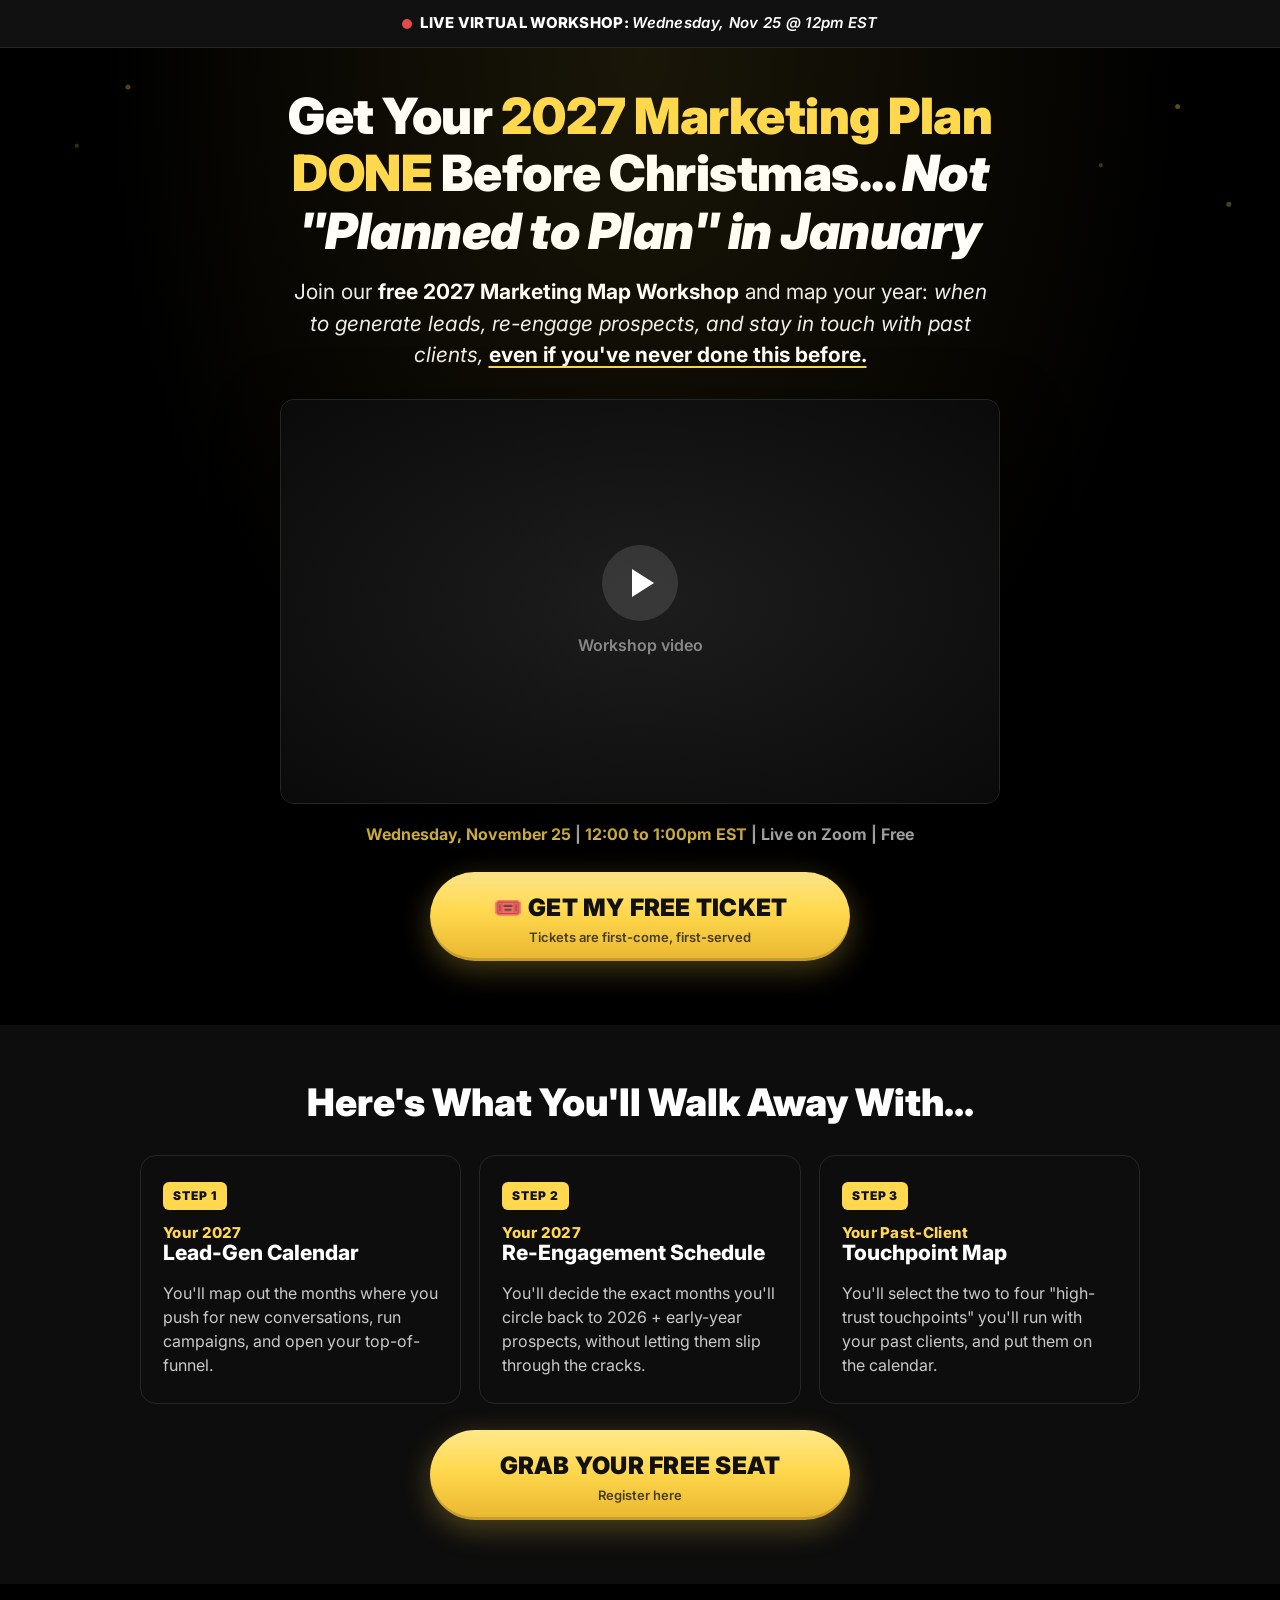
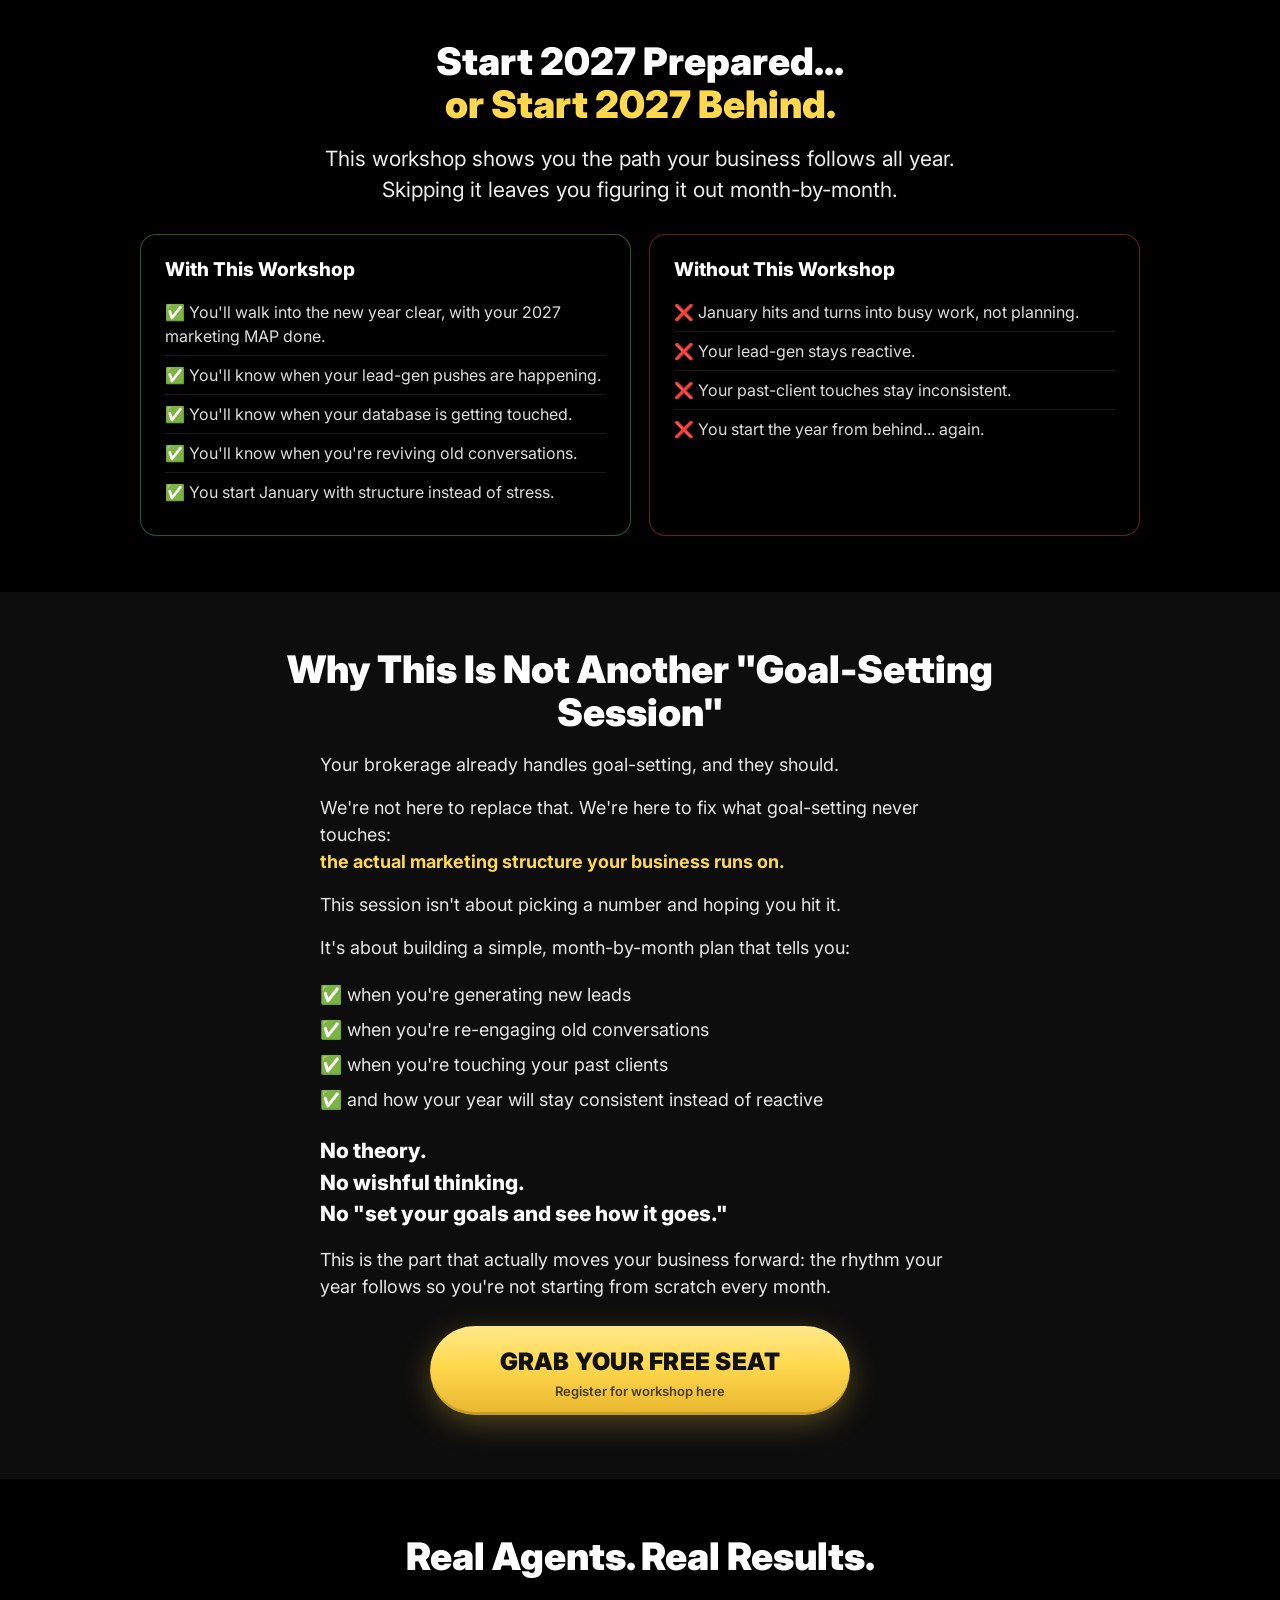
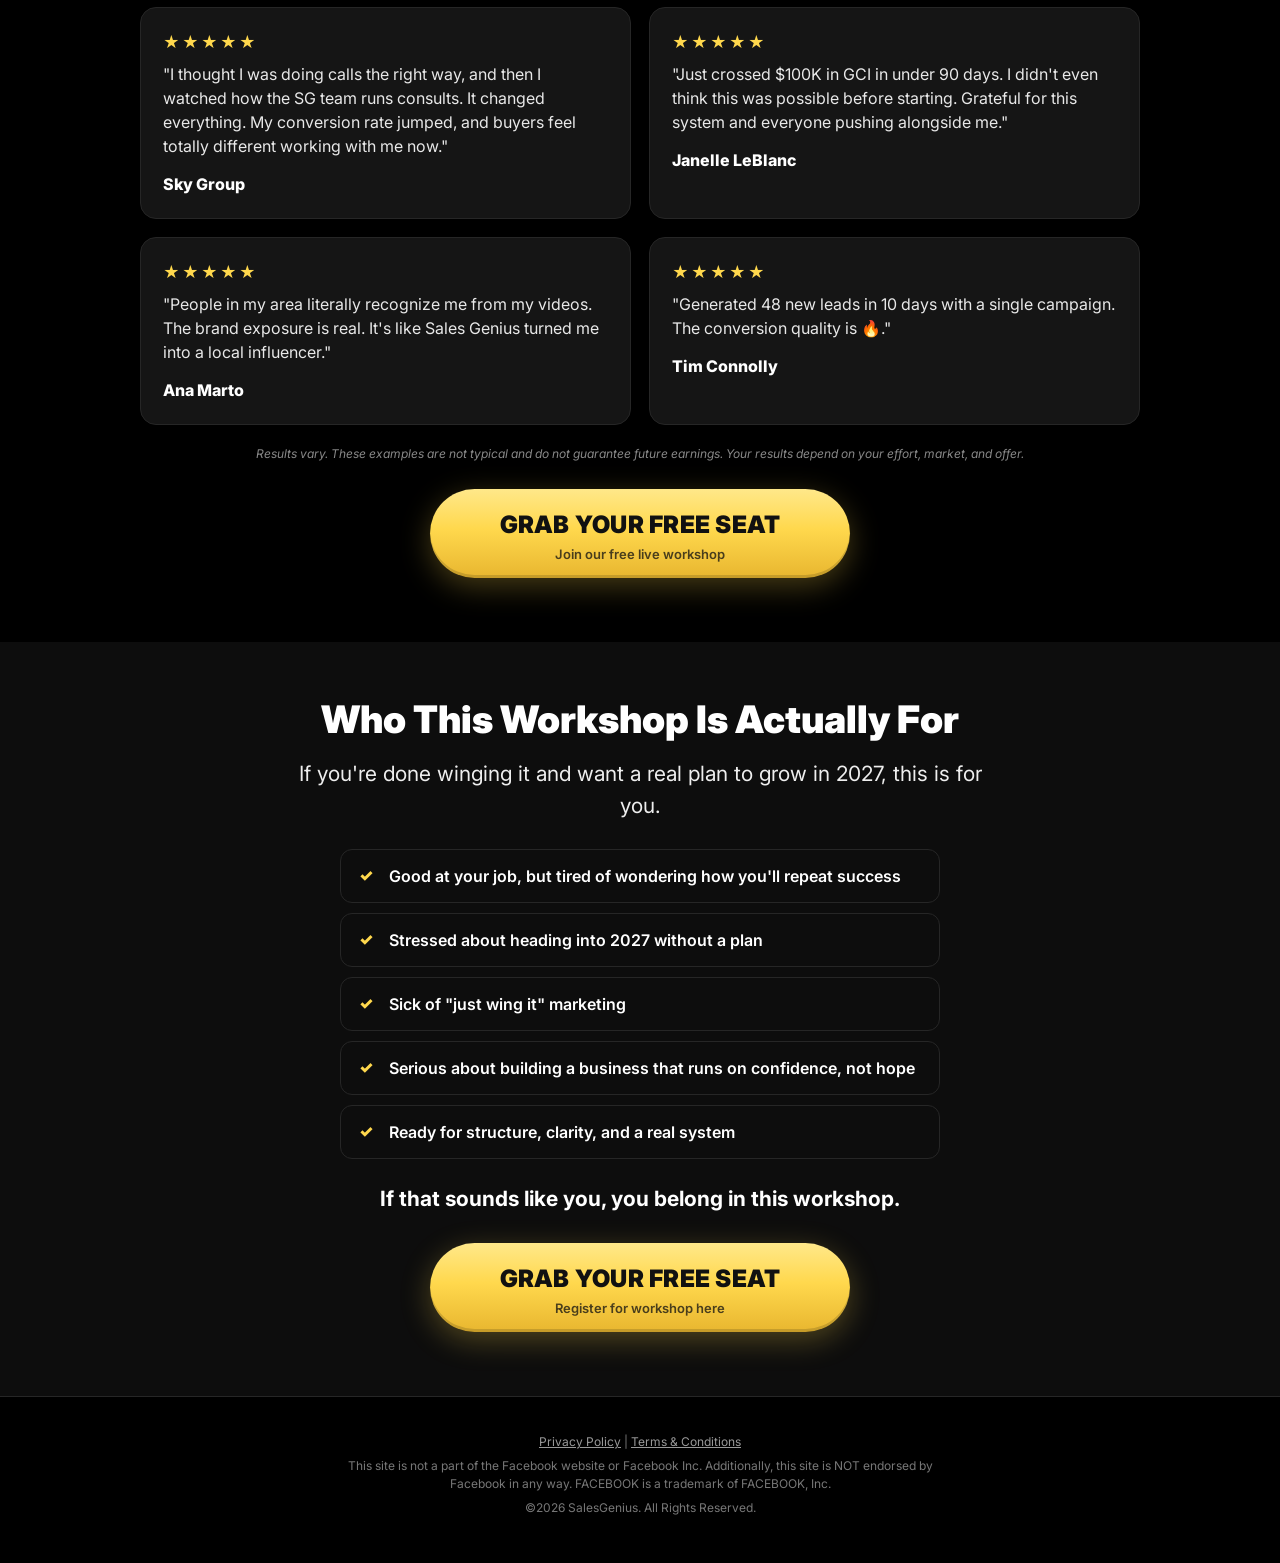
==== index.html @ bac58d9a "Add Marketing Map workshop funnel pages" ====
<!DOCTYPE html>
<html lang="en">
<head>
<meta charset="utf-8">
<meta name="viewport" content="width=device-width,initial-scale=1">
<title>2027 Marketing Map by Christmas | Free Live Workshop</title>
<meta name="description" content="Free live workshop for real estate agents. Map your 2027 lead gen, follow-up and past-client touchpoints before Christmas.">
<meta property="og:title" content="Get Your 2027 Marketing Plan DONE Before Christmas">
<meta property="og:description" content="Free live workshop for real estate agents with Emma Pace.">
<link rel="stylesheet" href="/style.css">
</head>
<body>

<div class="topbar"><span class="dot"></span>Live Virtual Workshop: <em data-mm="topBarDate">Wednesday, Nov 25 @ 12pm EST</em></div>

<section class="hero">
  <div class="wrap">
    <h1>Get Your <span class="gold">2027 Marketing Plan DONE</span> Before Christmas... <i>Not "Planned to Plan" in January</i></h1>
    <p class="sub">Join our <b>free 2027 Marketing Map Workshop</b> and map your year: <i>when to generate leads, re-engage prospects, and stay in touch with past clients,</i> <u><b>even if you've never done this before.</b></u></p>

    <div class="video" data-video="registrationVideoUrl"><div class="ph"><div class="play"></div>Workshop video</div></div>
    <p class="dateline"><span data-mm="dateLong">Wednesday, November 25</span> | <span data-mm="timeRange">12:00 to 1:00pm EST</span> | Live on Zoom | Free</p>

    <div class="btn-wrap">
      <a href="#" class="btn" data-open><span class="main">🎟️ Get My Free Ticket</span><span class="small">Tickets are first-come, first-served</span></a>
    </div>
  </div>
</section>

<section class="alt">
  <div class="wrap-wide">
    <h2>Here's What You'll Walk Away With...</h2>
    <div class="steps">
      <div class="step"><span class="tag">STEP 1</span><h3><span>Your 2027</span>Lead-Gen Calendar</h3><p>You'll map out the months where you push for new conversations, run campaigns, and open your top-of-funnel.</p></div>
      <div class="step"><span class="tag">STEP 2</span><h3><span>Your 2027</span>Re-Engagement Schedule</h3><p>You'll decide the exact months you'll circle back to 2026 + early-year prospects, without letting them slip through the cracks.</p></div>
      <div class="step"><span class="tag">STEP 3</span><h3><span>Your Past-Client</span>Touchpoint Map</h3><p>You'll select the two to four "high-trust touchpoints" you'll run with your past clients, and put them on the calendar.</p></div>
    </div>
    <div class="btn-wrap"><a href="#" class="btn" data-open><span class="main">Grab Your Free Seat</span><span class="small">Register here</span></a></div>
  </div>
</section>

<section>
  <div class="wrap-wide">
    <h2>Start 2027 Prepared...<br><span class="gold">or Start 2027 Behind.</span></h2>
    <p class="sub">This workshop shows you the path your business follows all year. Skipping it leaves you figuring it out month-by-month.</p>
    <div class="compare">
      <div class="col good">
        <h3>With This Workshop</h3>
        <ul>
          <li>✅ You'll walk into the new year clear, with your 2027 marketing MAP done.</li>
          <li>✅ You'll know when your lead-gen pushes are happening.</li>
          <li>✅ You'll know when your database is getting touched.</li>
          <li>✅ You'll know when you're reviving old conversations.</li>
          <li>✅ You start January with structure instead of stress.</li>
        </ul>
      </div>
      <div class="col bad">
        <h3>Without This Workshop</h3>
        <ul>
          <li>❌ January hits and turns into busy work, not planning.</li>
          <li>❌ Your lead-gen stays reactive.</li>
          <li>❌ Your past-client touches stay inconsistent.</li>
          <li>❌ You start the year from behind... again.</li>
        </ul>
      </div>
    </div>
  </div>
</section>

<section class="alt">
  <div class="wrap">
    <h2>Why This Is Not Another "Goal-Setting Session"</h2>
    <div class="prose">
      <p>Your brokerage already handles goal-setting, and they should.</p>
      <p>We're not here to replace that. We're here to fix what goal-setting never touches:<br><b class="gold">the actual marketing structure your business runs on.</b></p>
      <p>This session isn't about picking a number and hoping you hit it.</p>
      <p>It's about building a simple, month-by-month plan that tells you:</p>
      <ul class="checks">
        <li>✅ when you're generating new leads</li>
        <li>✅ when you're re-engaging old conversations</li>
        <li>✅ when you're touching your past clients</li>
        <li>✅ and how your year will stay consistent instead of reactive</li>
      </ul>
      <p class="big">No theory.<br>No wishful thinking.<br>No "set your goals and see how it goes."</p>
      <p>This is the part that actually moves your business forward: the rhythm your year follows so you're not starting from scratch every month.</p>
    </div>
    <div class="btn-wrap"><a href="#" class="btn" data-open><span class="main">Grab Your Free Seat</span><span class="small">Register for workshop here</span></a></div>
  </div>
</section>

<section>
  <div class="wrap-wide">
    <h2>Real Agents. Real Results.</h2>
    <div class="tgrid">
      <div class="t"><div class="stars">★★★★★</div><p>"I thought I was doing calls the right way, and then I watched how the SG team runs consults. It changed everything. My conversion rate jumped, and buyers feel totally different working with me now."</p><div class="who">Sky Group</div></div>
      <div class="t"><div class="stars">★★★★★</div><p>"Just crossed $100K in GCI in under 90 days. I didn't even think this was possible before starting. Grateful for this system and everyone pushing alongside me."</p><div class="who">Janelle LeBlanc</div></div>
      <div class="t"><div class="stars">★★★★★</div><p>"People in my area literally recognize me from my videos. The brand exposure is real. It's like Sales Genius turned me into a local influencer."</p><div class="who">Ana Marto</div></div>
      <div class="t"><div class="stars">★★★★★</div><p>"Generated 48 new leads in 10 days with a single campaign. The conversion quality is 🔥."</p><div class="who">Tim Connolly</div></div>
    </div>
    <p class="disclaimer">Results vary. These examples are not typical and do not guarantee future earnings. Your results depend on your effort, market, and offer.</p>
    <div class="btn-wrap"><a href="#" class="btn" data-open><span class="main">Grab Your Free Seat</span><span class="small">Join our free live workshop</span></a></div>
  </div>
</section>

<section class="alt">
  <div class="wrap">
    <h2>Who This Workshop Is Actually For</h2>
    <p class="sub">If you're done winging it and want a real plan to grow in 2027, this is for you.</p>
    <ul class="forlist">
      <li>Good at your job, but tired of wondering how you'll repeat success</li>
      <li>Stressed about heading into 2027 without a plan</li>
      <li>Sick of "just wing it" marketing</li>
      <li>Serious about building a business that runs on confidence, not hope</li>
      <li>Ready for structure, clarity, and a real system</li>
    </ul>
    <p class="sub"><b>If that sounds like you, you belong in this workshop.</b></p>
    <div class="btn-wrap"><a href="#" class="btn" data-open><span class="main">Grab Your Free Seat</span><span class="small">Register for workshop here</span></a></div>
  </div>
</section>

<footer>
  <p><a href="#" data-link="privacyUrl">Privacy Policy</a> | <a href="#" data-link="termsUrl">Terms &amp; Conditions</a></p>
  <p>This site is not a part of the Facebook website or Facebook Inc. Additionally, this site is NOT endorsed by Facebook in any way. FACEBOOK is a trademark of FACEBOOK, Inc.</p>
  <p>©2026 SalesGenius. All Rights Reserved.</p>
</footer>

<!-- Registration modal -->
<div class="modal" id="reg" role="dialog" aria-modal="true" aria-labelledby="regTitle">
  <div class="card">
    <button class="close" aria-label="Close">×</button>
    <div class="progress"><span></span></div>
    <h3 id="regTitle">You're Almost In!</h3>
    <p class="note">Enter your details to grab your free seat for <b data-mm="dateLong">Wednesday, November 25</b>.</p>
    <form name="marketing-map-registration" method="POST" data-netlify="true" netlify-honeypot="bot-field">
      <input type="hidden" name="form-name" value="marketing-map-registration">
      <p style="display:none"><label>Leave blank <input name="bot-field"></label></p>
      <label for="fn">First Name</label>
      <input id="fn" name="first_name" autocomplete="given-name" required>
      <label for="em">Email</label>
      <input id="em" name="email" type="email" autocomplete="email" required>
      <label for="ph">Phone (for a text reminder)</label>
      <input id="ph" name="phone" type="tel" autocomplete="tel">
      <button type="submit" class="btn"><span class="main">Reserve My Free Seat</span><span class="small">Live on Zoom | 100% free</span></button>
      <div class="err" aria-live="polite"></div>
      <p class="fine">We'll send your Zoom link and reminders. Unsubscribe anytime.</p>
    </form>
  </div>
</div>

<script src="/config.js"></script>
<script src="/app.js"></script>
</body>
</html>
---- style.css ----
@import url('https://fonts.googleapis.com/css2?family=Inter:ital,wght@0,400;0,500;0,700;0,800;0,900;1,700;1,800;1,900&display=swap');

:root{
  --bg:#000;
  --panel:#0d0d0d;
  --panel-2:#151515;
  --line:#262626;
  --text:#fff;
  --muted:#c9c9c9;
  --gold:#FFD84D;
  --gold-2:#E8B62F;
  --red:#E5484D;
  --green:#3ecf6e;
}
*{box-sizing:border-box}
html,body{margin:0;padding:0}
body{background:var(--bg);color:var(--text);font-family:Inter,system-ui,-apple-system,Segoe UI,Roboto,sans-serif;line-height:1.5;-webkit-font-smoothing:antialiased}
img{max-width:100%;display:block}
a{color:inherit}

.wrap{max-width:780px;margin:0 auto;padding:0 20px}
.wrap-wide{max-width:1040px;margin:0 auto;padding:0 20px}
section{padding:56px 0}
.center{text-align:center}

/* Top bar */
.topbar{background:#111;border-bottom:1px solid var(--line);text-align:center;padding:12px 16px;font-weight:800;letter-spacing:.02em;font-size:15px;text-transform:uppercase;position:relative;overflow:hidden}
.topbar em{font-style:italic;font-weight:600;text-transform:none}
.dot{display:inline-block;width:10px;height:10px;border-radius:50%;background:var(--red);margin-right:8px;vertical-align:middle;animation:pulse 1.6s infinite}
@keyframes pulse{0%{box-shadow:0 0 0 0 rgba(229,72,77,.7)}70%{box-shadow:0 0 0 10px rgba(229,72,77,0)}100%{box-shadow:0 0 0 0 rgba(229,72,77,0)}}
.topbar.alert{background:var(--red);color:#fff}

/* Sparkle background on hero */
.hero{position:relative;padding-top:40px}
.hero::before{content:"";position:absolute;inset:0;pointer-events:none;
  background:
   radial-gradient(circle at 92% 6%,rgba(255,216,77,.35) 0 2px,transparent 3px),
   radial-gradient(circle at 86% 12%,rgba(255,216,77,.25) 0 1.5px,transparent 2.5px),
   radial-gradient(circle at 96% 16%,rgba(255,216,77,.3) 0 2px,transparent 3px),
   radial-gradient(circle at 6% 10%,rgba(255,216,77,.22) 0 1.5px,transparent 2.5px),
   radial-gradient(circle at 10% 4%,rgba(255,216,77,.3) 0 2px,transparent 3px),
   radial-gradient(ellipse at 50% 0%,rgba(255,216,77,.10),transparent 60%);}

h1,h2,h3{line-height:1.15;margin:0 0 16px}
h1{font-size:clamp(30px,5.4vw,50px);font-weight:900;text-align:center;letter-spacing:-.01em}
h1 .gold{color:var(--gold)}
h1 i{font-style:italic}
h2{font-size:clamp(26px,4vw,38px);font-weight:900;text-align:center}
h3{font-size:22px;font-weight:800}
.sub{font-size:clamp(17px,2.4vw,21px);text-align:center;color:#eee;max-width:700px;margin:0 auto 28px}
.sub b{color:#fff}
.sub u{text-decoration-color:var(--gold);text-underline-offset:4px}
.gold{color:var(--gold)}

/* Video */
.video{position:relative;aspect-ratio:16/9;border-radius:14px;overflow:hidden;background:#111;border:1px solid var(--line);box-shadow:0 20px 60px rgba(0,0,0,.6);margin:0 auto 18px;max-width:720px}
.video iframe{position:absolute;inset:0;width:100%;height:100%;border:0}
.video .ph{position:absolute;inset:0;display:flex;flex-direction:column;align-items:center;justify-content:center;gap:12px;color:#888;font-weight:600;
  background:radial-gradient(ellipse at center,#1d1d1d,#0a0a0a)}
.video .play{width:76px;height:76px;border-radius:50%;background:rgba(255,255,255,.12);display:flex;align-items:center;justify-content:center}
.video .play::after{content:"";border-left:22px solid #fff;border-top:14px solid transparent;border-bottom:14px solid transparent;margin-left:6px}

.dateline{text-align:center;font-weight:700;color:var(--muted);margin:0 0 26px;font-size:16px}
.dateline span{color:var(--gold)}

/* Buttons */
.btn-wrap{text-align:center;margin:26px 0 8px}
.btn{display:inline-block;text-decoration:none;cursor:pointer;border:0;font-family:inherit;
  background:linear-gradient(180deg,#FFE88A 0%,var(--gold) 45%,var(--gold-2) 100%);
  color:#111;border-radius:999px;padding:18px 40px 14px;min-width:min(100%,420px);
  box-shadow:0 8px 30px rgba(255,216,77,.28),inset 0 -3px 0 rgba(0,0,0,.15);transition:transform .15s,box-shadow .15s}
.btn:hover{transform:translateY(-2px);box-shadow:0 12px 36px rgba(255,216,77,.4),inset 0 -3px 0 rgba(0,0,0,.15)}
.btn .main{display:block;font-weight:900;font-size:clamp(18px,2.6vw,24px);text-transform:uppercase;letter-spacing:.01em}
.btn .small{display:block;font-size:13px;font-weight:600;opacity:.75;margin-top:2px}
.decline{display:block;margin:16px auto 0;color:#bbb;font-size:14px;font-weight:700;text-transform:uppercase;text-decoration:underline;text-underline-offset:3px;max-width:520px;text-align:center;line-height:1.4}
.decline small{display:block;font-weight:500;font-size:12px;color:#888;text-decoration:none;margin-top:2px}

/* Steps */
.steps{display:grid;grid-template-columns:repeat(3,1fr);gap:18px;margin-top:30px}
.step{background:var(--panel);border:1px solid var(--line);border-radius:16px;padding:26px 22px;text-align:left}
.step .tag{display:inline-block;background:var(--gold);color:#111;font-weight:900;font-size:12px;letter-spacing:.08em;padding:5px 10px;border-radius:6px;margin-bottom:14px}
.step h3{font-size:21px}
.step h3 span{color:var(--gold);display:block;font-size:15px;font-weight:800;letter-spacing:.02em}
.step p{color:var(--muted);margin:0}

/* Compare */
.alt{background:var(--panel)}
.compare{display:grid;grid-template-columns:1fr 1fr;gap:18px;margin-top:28px}
.col{border-radius:16px;padding:24px;border:1px solid var(--line);background:#000}
.col.good{border-color:rgba(62,207,110,.45)}
.col.bad{border-color:rgba(229,72,77,.45)}
.col h3{font-size:19px;margin-bottom:12px}
.col ul{list-style:none;margin:0;padding:0}
.col li{padding:7px 0;border-bottom:1px solid #1a1a1a;color:#ddd}
.col li:last-child{border:0}

.prose{font-size:18px;color:#e6e6e6;max-width:640px;margin:0 auto}
.prose p{margin:0 0 16px}
.prose .big{font-size:21px;font-weight:800;color:#fff}
.checks{list-style:none;padding:0;margin:0 0 18px}
.checks li{padding:4px 0}

/* Testimonials */
.tgrid{display:grid;grid-template-columns:1fr 1fr;gap:18px;margin-top:28px}
.t{background:var(--panel-2);border:1px solid var(--line);border-radius:16px;padding:22px}
.t .stars{color:var(--gold);letter-spacing:2px;margin-bottom:8px}
.t p{margin:0 0 14px;color:#e8e8e8}
.t .who{font-weight:800}
.disclaimer{font-size:12px;color:#888;text-align:center;margin-top:20px;font-style:italic}

/* For list */
.forlist{list-style:none;padding:0;margin:24px auto;max-width:600px}
.forlist li{background:var(--panel);border:1px solid var(--line);border-radius:12px;padding:14px 18px 14px 48px;margin-bottom:10px;position:relative;font-weight:600}
.forlist li::before{content:"✓";position:absolute;left:18px;top:13px;color:var(--gold);font-weight:900}

/* Footer */
footer{border-top:1px solid var(--line);padding:30px 20px 40px;text-align:center;color:#777;font-size:12px}
footer a{color:#999}
footer p{margin:6px auto;max-width:640px}

/* Modal */
.modal{position:fixed;inset:0;background:rgba(0,0,0,.8);display:none;align-items:center;justify-content:center;padding:20px;z-index:50;backdrop-filter:blur(4px)}
.modal.open{display:flex}
.card{background:#fff;color:#111;border-radius:18px;max-width:440px;width:100%;padding:28px 24px;position:relative;box-shadow:0 30px 80px rgba(0,0,0,.6)}
.card h3{text-align:center;font-size:24px;font-weight:900;margin-bottom:4px}
.card .note{text-align:center;color:#555;font-size:14px;margin:0 0 18px}
.progress{height:10px;background:#eee;border-radius:99px;overflow:hidden;margin:0 0 18px}
.progress span{display:block;height:100%;width:50%;background:linear-gradient(90deg,var(--gold-2),var(--gold))}
.card label{display:block;font-size:13px;font-weight:700;margin:10px 0 4px}
.card input{width:100%;padding:13px 14px;border:1.5px solid #ddd;border-radius:10px;font-size:16px;font-family:inherit}
.card input:focus{outline:none;border-color:var(--gold-2)}
.card .btn{width:100%;min-width:0;margin-top:18px}
.card .fine{font-size:11px;color:#888;text-align:center;margin-top:12px}
.close{position:absolute;top:10px;right:14px;background:none;border:0;font-size:26px;cursor:pointer;color:#999}
.err{color:#c62828;font-size:13px;min-height:18px;margin-top:8px;text-align:center}

/* VIP page */
.tickets{display:grid;grid-template-columns:1.1fr .9fr;gap:20px;margin-top:28px;align-items:start}
.ticket{border-radius:18px;padding:26px 22px;border:1px solid var(--line);background:var(--panel)}
.ticket.vip{border:2px solid var(--gold);background:linear-gradient(180deg,#1a1505,#0d0d0d 40%);box-shadow:0 0 40px rgba(255,216,77,.12)}
.ticket .label{font-weight:900;font-size:14px;letter-spacing:.1em;color:var(--gold)}
.ticket .price{font-size:44px;font-weight:900;margin:2px 0 14px}
.ticket .price small{font-size:16px;color:#999;font-weight:700}
.ticket ul{list-style:none;padding:0;margin:0 0 18px}
.ticket li{padding:8px 0;border-bottom:1px solid #1f1f1f;color:#e5e5e5}
.ticket li.no{color:#8a8a8a}
.ticket .btn{width:100%;min-width:0;padding:16px 18px 12px}
.ticket .btn .main{font-size:18px}
.ticket .after{font-size:12px;color:#999;text-align:center;margin-top:10px}
.free-btn{display:block;text-align:center;border:1.5px solid #444;border-radius:999px;padding:14px 16px;text-decoration:none;font-weight:800;text-transform:uppercase;font-size:14px;color:#ddd}
.free-btn small{display:block;font-weight:500;text-transform:none;color:#888;font-size:11px;margin-top:2px}

.guarantee{background:var(--panel);border:1px dashed rgba(255,216,77,.55);border-radius:18px;padding:28px 24px;max-width:680px;margin:30px auto 0}
.guarantee h3{text-align:center}
.guarantee p{color:#ddd;margin:0 0 12px}

.system{background:var(--panel);border:1px solid var(--line);border-radius:18px;padding:28px 24px;margin-bottom:20px}
.system h3{font-size:24px}
.system h3 .n{color:var(--gold)}
.system p{color:#ddd}
.system .items{display:grid;gap:10px;margin-top:14px}
.system .item{background:#000;border:1px solid #1f1f1f;border-radius:12px;padding:14px 16px}
.system .item b{display:block;color:var(--gold);margin-bottom:2px}
.system .item span{color:#cfcfcf}

.faq details{background:var(--panel);border:1px solid var(--line);border-radius:12px;margin-bottom:10px;padding:0 18px}
.faq summary{cursor:pointer;font-weight:800;padding:16px 0;list-style:none;position:relative;padding-right:28px}
.faq summary::after{content:"+";position:absolute;right:0;top:12px;font-size:24px;color:var(--gold)}
.faq details[open] summary::after{content:"–"}
.faq details div{padding:0 0 16px;color:#ddd}
.faq details div p{margin:0 0 10px}

.strike{text-decoration:line-through;opacity:.6;margin-right:4px}

/* Thank you */
.ty-card{background:var(--panel);border:1px solid var(--line);border-radius:20px;padding:34px 26px;max-width:680px;margin:0 auto;text-align:center}
.ty-badge{display:inline-block;background:var(--gold);color:#111;font-weight:900;letter-spacing:.08em;font-size:13px;padding:6px 12px;border-radius:8px;margin-bottom:16px}
.ty-card p{color:#ddd;font-size:17px}
.when{font-size:22px;font-weight:900;color:#fff;margin:22px 0 6px}
.when span{color:var(--gold)}
.cal{display:flex;gap:10px;justify-content:center;flex-wrap:wrap;margin:18px 0 6px}
.cal a{border:1.5px solid #444;border-radius:999px;padding:10px 16px;text-decoration:none;font-weight:700;font-size:14px}
.cal a:hover{border-color:var(--gold);color:var(--gold)}
.box{background:#000;border:1px solid #222;border-radius:14px;padding:18px;margin-top:18px;text-align:left}
.box b{color:#fff}

@media (max-width:760px){
  section{padding:42px 0}
  .steps,.compare,.tgrid,.tickets{grid-template-columns:1fr}
  .btn{padding:16px 22px 12px}
}
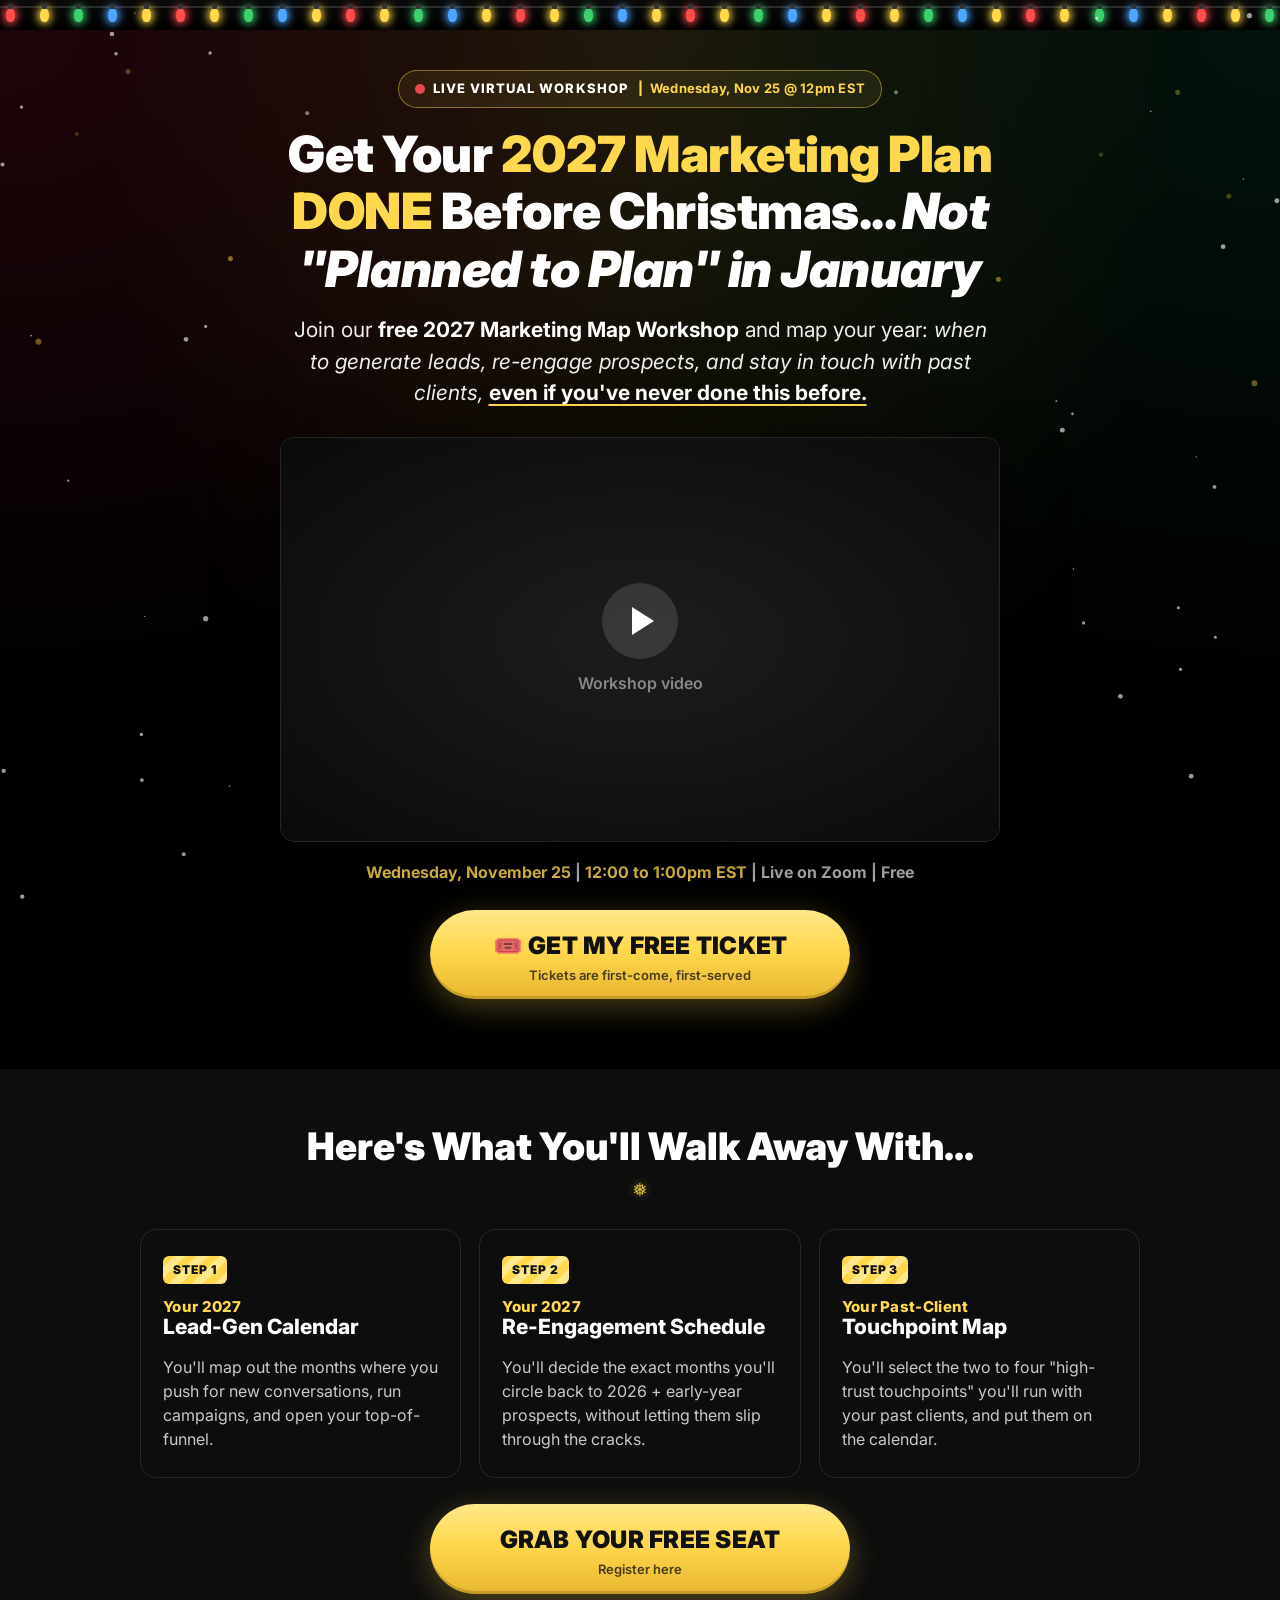
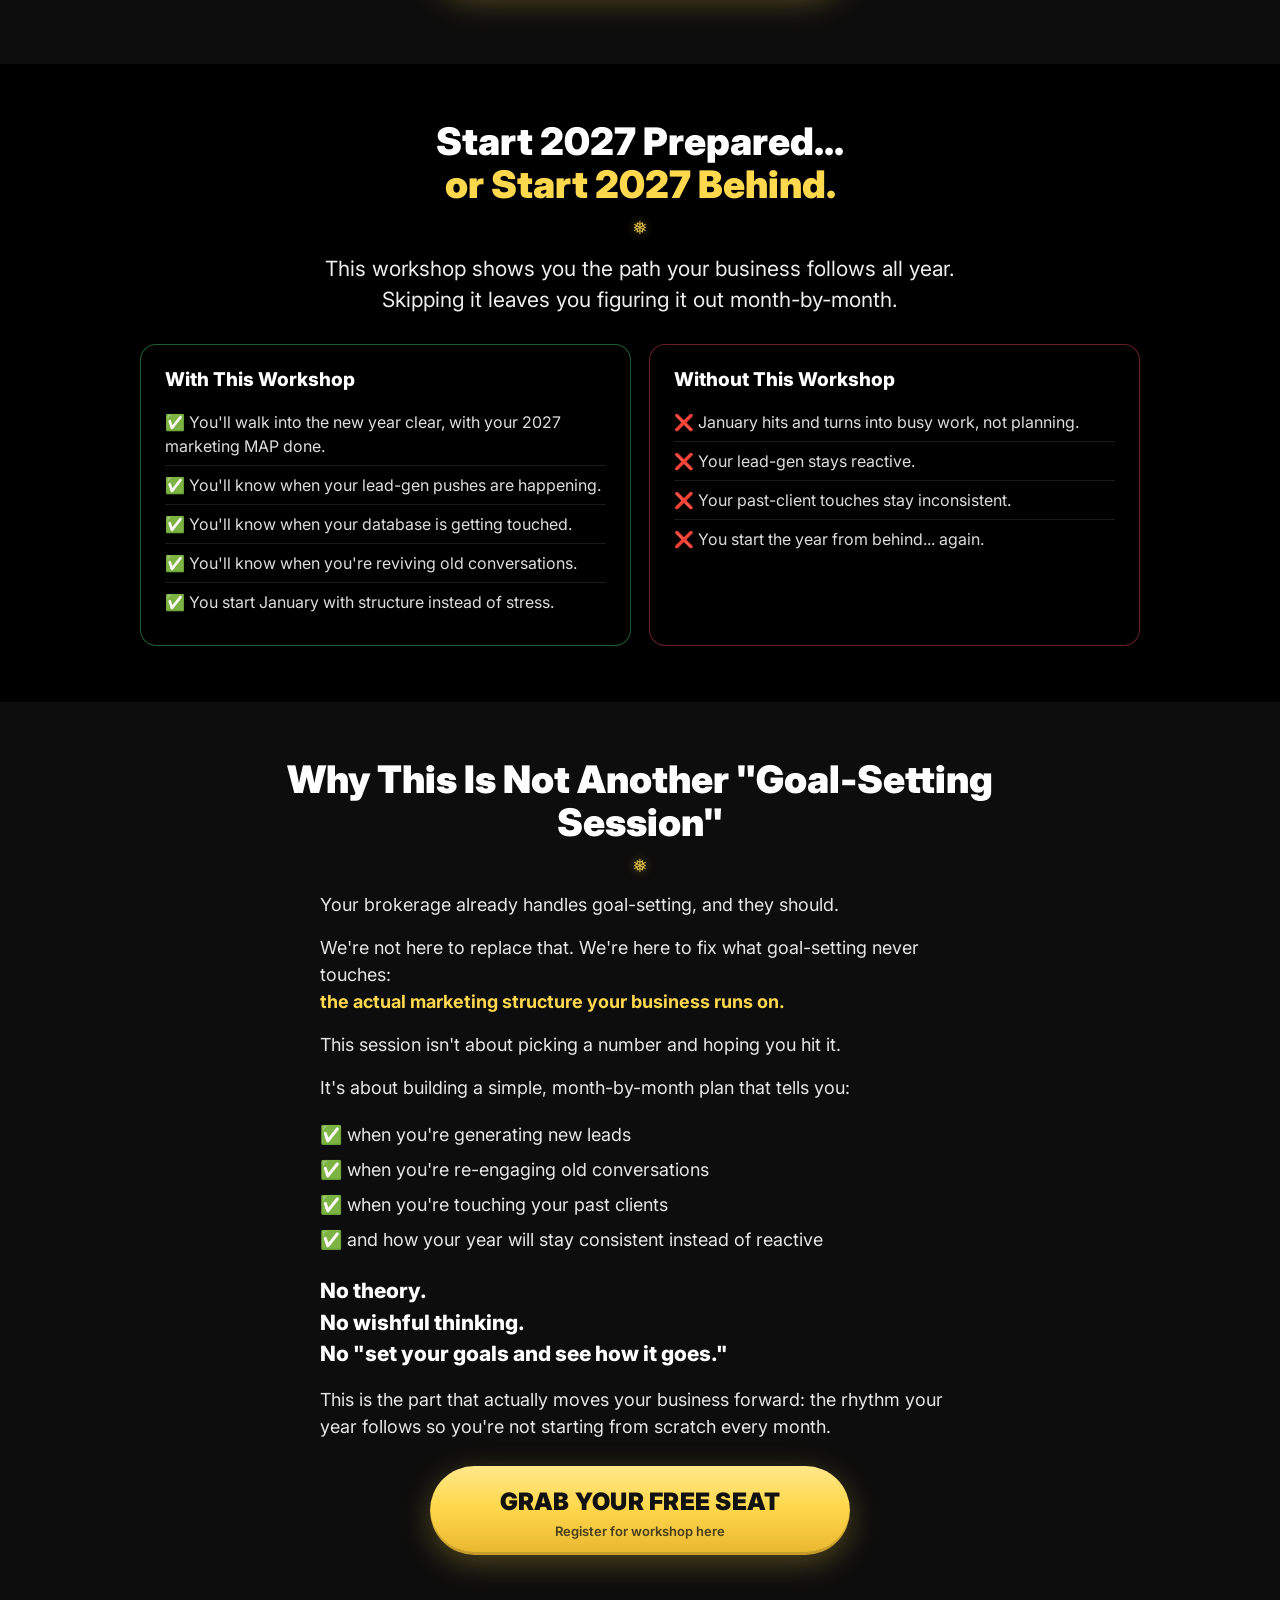
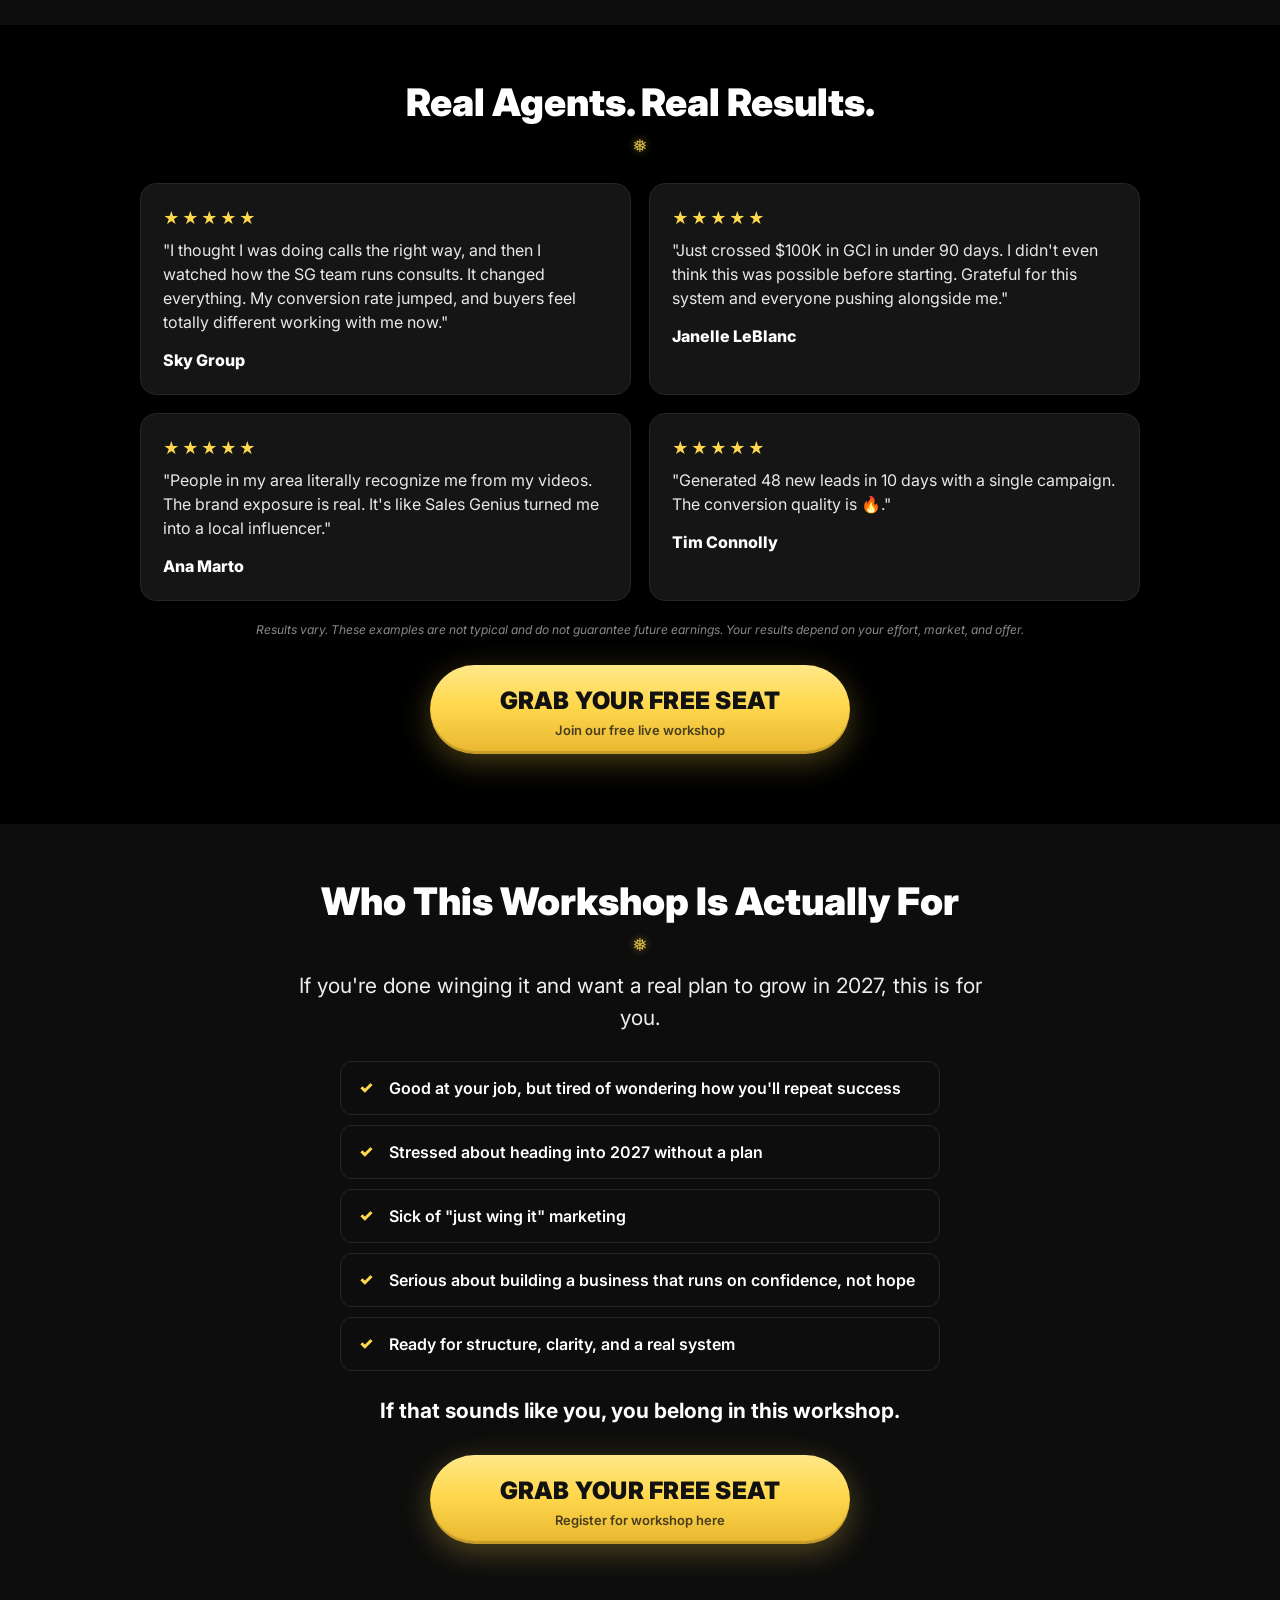
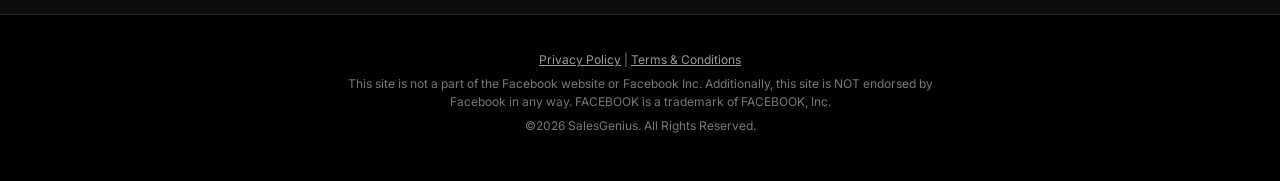
==== commit 32ff7f9a: "Snow on the sides only; live label moved above headline" ====
--- a/index.html
+++ b/index.html
@@ -11,10 +11,9 @@
 </head>
 <body>
 
-<div class="topbar"><span class="dot"></span>Live Virtual Workshop: <em data-mm="topBarDate">Wednesday, Nov 25 @ 12pm EST</em></div>
-
 <section class="hero">
   <div class="wrap">
+    <p class="eyebrow"><span class="dot"></span>Live Virtual Workshop <span class="sep">|</span> <span data-mm="topBarDate">Wednesday, Nov 25 @ 12pm EST</span></p>
     <h1>Get Your <span class="gold">2027 Marketing Plan DONE</span> Before Christmas... <i>Not "Planned to Plan" in January</i></h1>
     <p class="sub">Join our <b>free 2027 Marketing Map Workshop</b> and map your year: <i>when to generate leads, re-engage prospects, and stay in touch with past clients,</i> <u><b>even if you've never done this before.</b></u></p>
 
--- a/style.css
+++ b/style.css
@@ -189,3 +189,56 @@
   .steps,.compare,.tgrid,.tickets{grid-template-columns:1fr}
   .btn{padding:16px 22px 12px}
 }
+
+/* ===== Holiday theme ===== */
+/* String lights */
+.lights{position:relative;z-index:3;display:flex;justify-content:space-between;align-items:flex-start;height:30px;padding:0 6px;overflow:hidden;
+  background:linear-gradient(180deg,#0a0a0a,transparent)}
+.lights::before{content:"";position:absolute;left:0;right:0;top:6px;height:2px;background:#2b2b2b;border-radius:2px}
+.lights span{position:relative;width:9px;height:14px;border-radius:50% 50% 45% 45%;margin-top:8px;flex:0 0 auto;
+  background:var(--c);box-shadow:0 0 8px 2px var(--c);animation:twinkle 2.4s ease-in-out infinite;animation-delay:var(--d)}
+.lights span::before{content:"";position:absolute;top:-4px;left:2px;width:5px;height:5px;background:#333;border-radius:1px}
+@keyframes twinkle{0%,100%{opacity:1;box-shadow:0 0 10px 3px var(--c)}50%{opacity:.35;box-shadow:0 0 2px 0 var(--c)}}
+
+/* Snow */
+#snow{position:fixed;inset:0;width:100%;height:100%;pointer-events:none;z-index:40}
+
+/* Extra hero confetti + festive glow */
+.hero::after{content:"";position:absolute;inset:0;pointer-events:none;
+  background:
+   radial-gradient(circle at 18% 22%,rgba(255,216,77,.5) 0 2px,transparent 3px),
+   radial-gradient(circle at 24% 8%,rgba(255,255,255,.45) 0 1.5px,transparent 2.5px),
+   radial-gradient(circle at 78% 24%,rgba(255,216,77,.45) 0 2px,transparent 3px),
+   radial-gradient(circle at 70% 6%,rgba(255,255,255,.4) 0 1.5px,transparent 2.5px),
+   radial-gradient(circle at 3% 30%,rgba(255,216,77,.4) 0 2.5px,transparent 3.5px),
+   radial-gradient(circle at 98% 34%,rgba(255,216,77,.4) 0 2.5px,transparent 3.5px),
+   radial-gradient(ellipse at 0% 0%,rgba(196,30,58,.16),transparent 45%),
+   radial-gradient(ellipse at 100% 0%,rgba(22,120,70,.16),transparent 45%)}
+.hero .wrap{position:relative;z-index:2}
+
+/* Snowflake accent under section headings */
+section h2::after{content:"\2745";display:block;color:var(--gold);font-size:18px;line-height:1;margin-top:12px;opacity:.85;text-shadow:0 0 10px rgba(255,216,77,.5)}
+.ty-card h1::after{content:"\2745  \2746  \2745";display:block;color:var(--gold);font-size:16px;margin-top:14px;letter-spacing:6px}
+
+/* Gold button shimmer */
+.btn{position:relative;overflow:hidden}
+.btn::after{content:"";position:absolute;top:0;left:-60%;width:40%;height:100%;
+  background:linear-gradient(100deg,transparent,rgba(255,255,255,.55),transparent);transform:skewX(-20deg);animation:shimmer 3.2s ease-in-out infinite}
+@keyframes shimmer{0%{left:-60%}55%,100%{left:130%}}
+
+/* Candy-cane edge on step tags and the VIP ticket label */
+.step .tag,.ty-badge{background:repeating-linear-gradient(135deg,var(--gold) 0 8px,#ffe88a 8px 16px)}
+.ticket.vip{position:relative}
+.ticket.vip::before{content:"\1F381";position:absolute;top:-16px;right:18px;font-size:30px;filter:drop-shadow(0 4px 8px rgba(0,0,0,.6))}
+
+@media (prefers-reduced-motion:reduce){
+  .lights span,.btn::after,.dot{animation:none}
+  #snow{display:none}
+}
+
+/* Eyebrow above the headline (replaces the top banner on the registration page) */
+.eyebrow{display:table;margin:0 auto 18px;padding:8px 16px;border:1px solid rgba(255,216,77,.45);border-radius:999px;background:rgba(255,216,77,.08);
+  font-size:13px;font-weight:800;letter-spacing:.08em;text-transform:uppercase;color:#fff;text-align:center}
+.eyebrow .sep{color:var(--gold);margin:0 6px}
+.eyebrow span[data-mm]{color:var(--gold);text-transform:none;letter-spacing:.02em;font-weight:700}
+@media (max-width:480px){.eyebrow{font-size:11px;padding:7px 14px;border-radius:14px}.eyebrow .sep{display:none}.eyebrow span[data-mm]{display:block;margin-top:3px}}
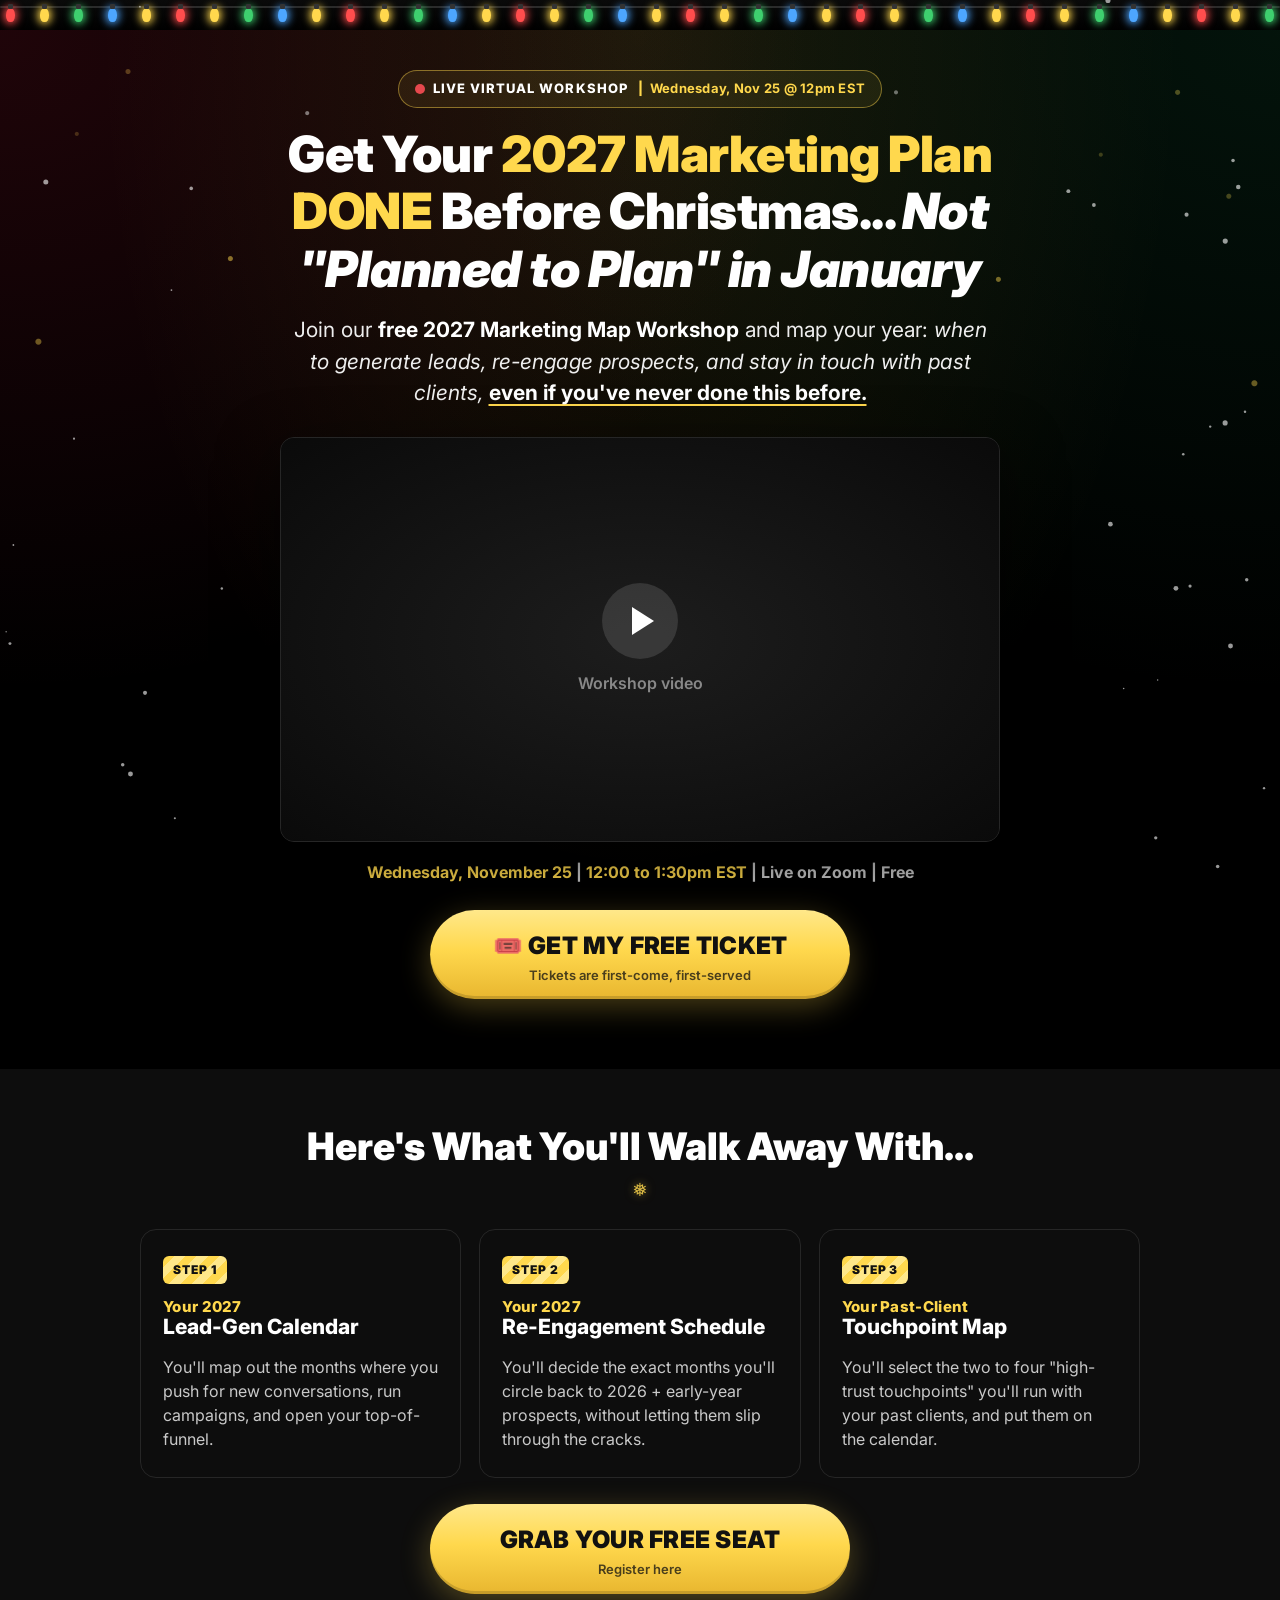
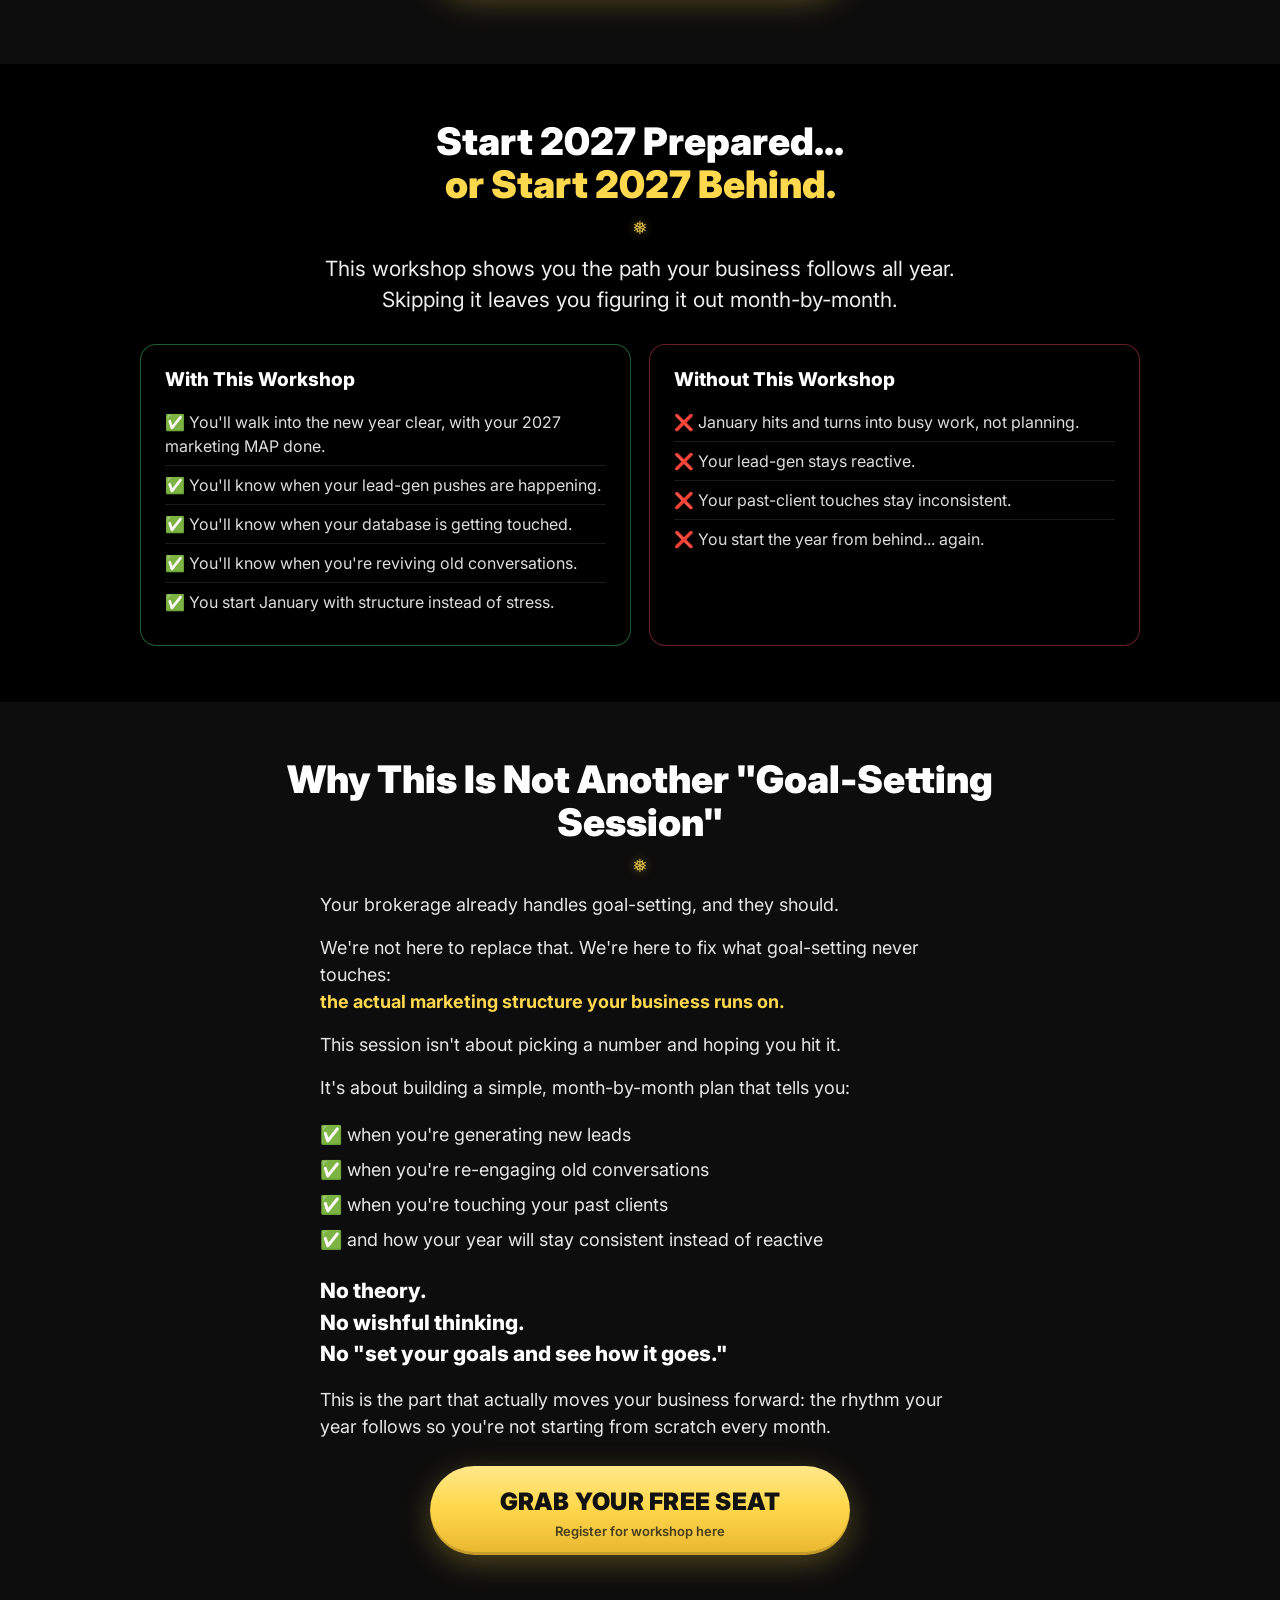
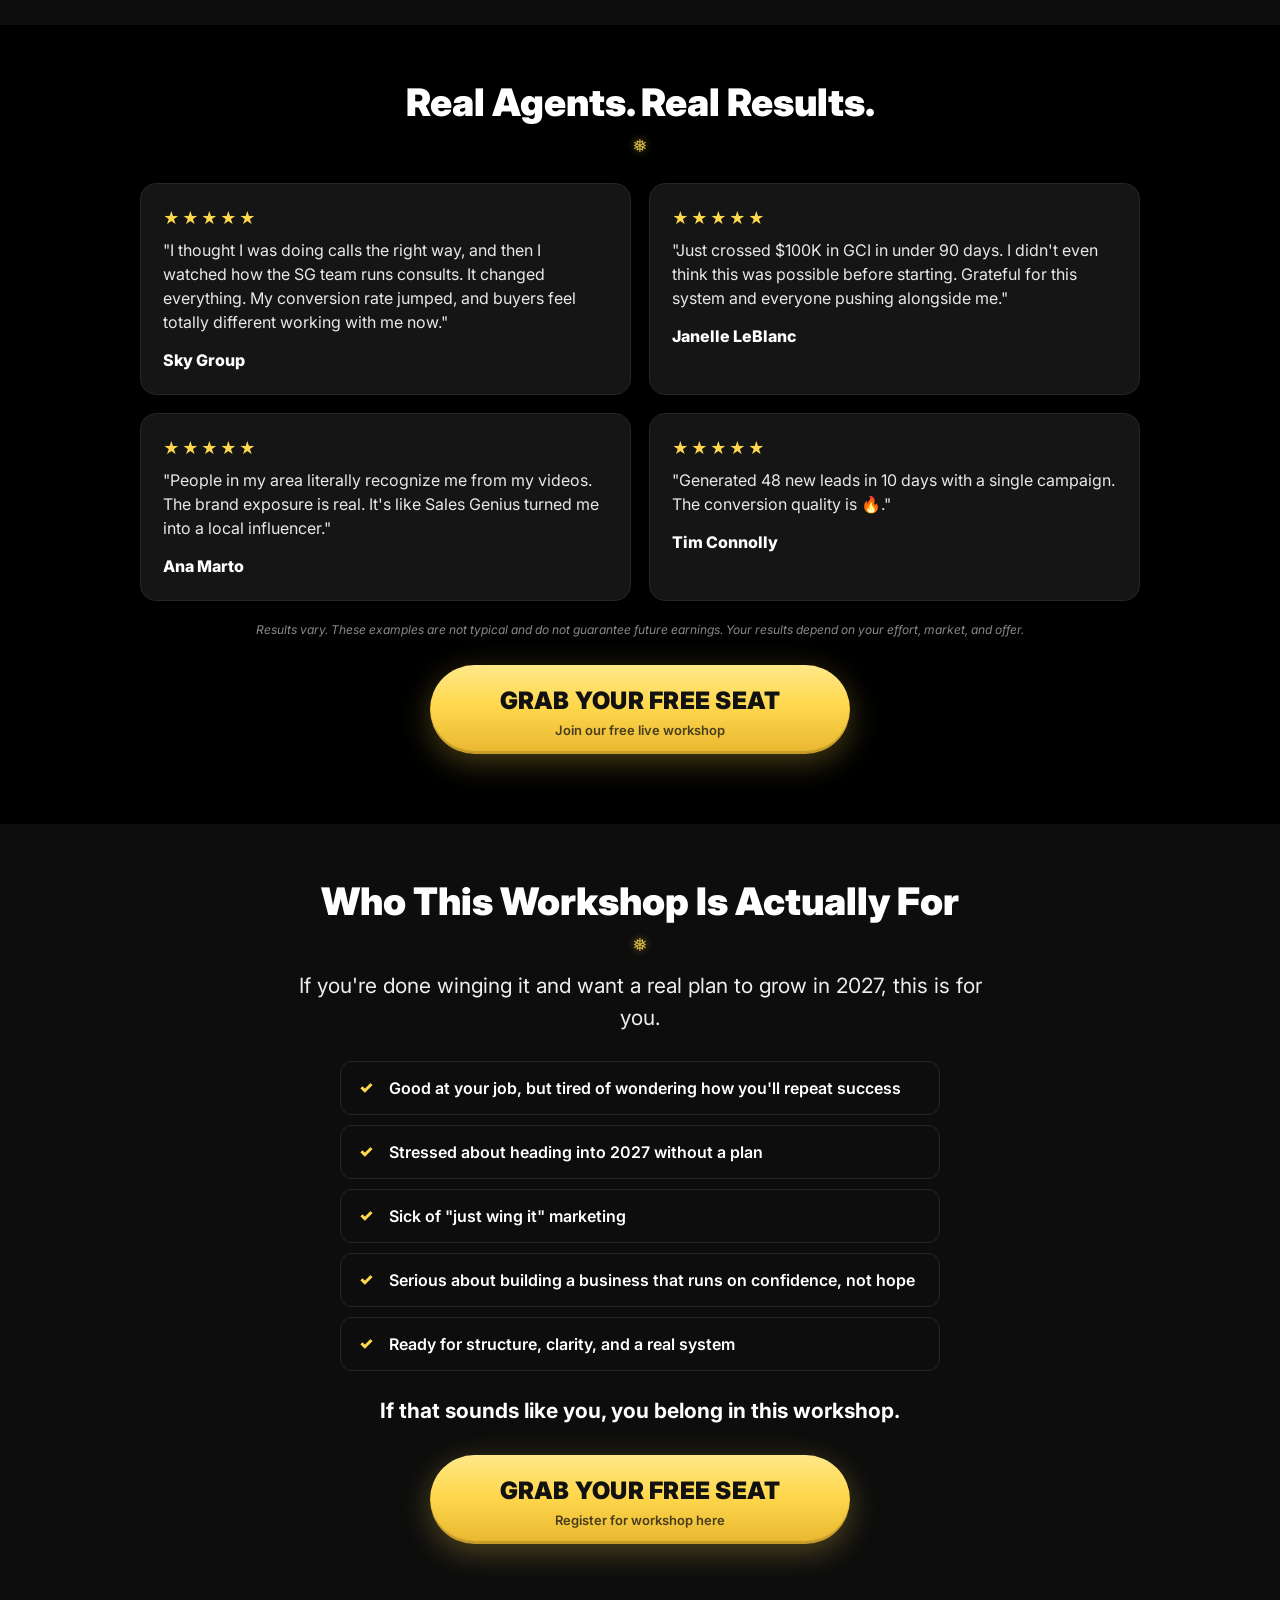
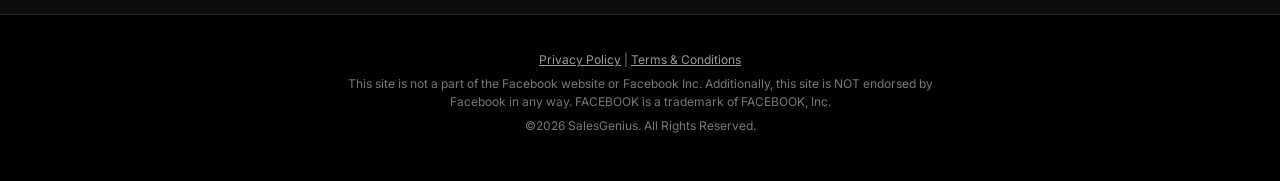
==== commit d18c5984: "Workshop 12 to 1:30pm, VIP 2 to 3pm, Zoom link in calendar invites Co-Authored-By: Claude Opus 5.5 <" ====
--- a/index.html
+++ b/index.html
@@ -18,7 +18,7 @@
     <p class="sub">Join our <b>free 2027 Marketing Map Workshop</b> and map your year: <i>when to generate leads, re-engage prospects, and stay in touch with past clients,</i> <u><b>even if you've never done this before.</b></u></p>
 
     <div class="video" data-video="registrationVideoUrl"><div class="ph"><div class="play"></div>Workshop video</div></div>
-    <p class="dateline"><span data-mm="dateLong">Wednesday, November 25</span> | <span data-mm="timeRange">12:00 to 1:00pm EST</span> | Live on Zoom | Free</p>
+    <p class="dateline"><span data-mm="dateLong">Wednesday, November 25</span> | <span data-mm="timeRange">12:00 to 1:30pm EST</span> | Live on Zoom | Free</p>
 
     <div class="btn-wrap">
       <a href="#" class="btn" data-open><span class="main">🎟️ Get My Free Ticket</span><span class="small">Tickets are first-come, first-served</span></a>
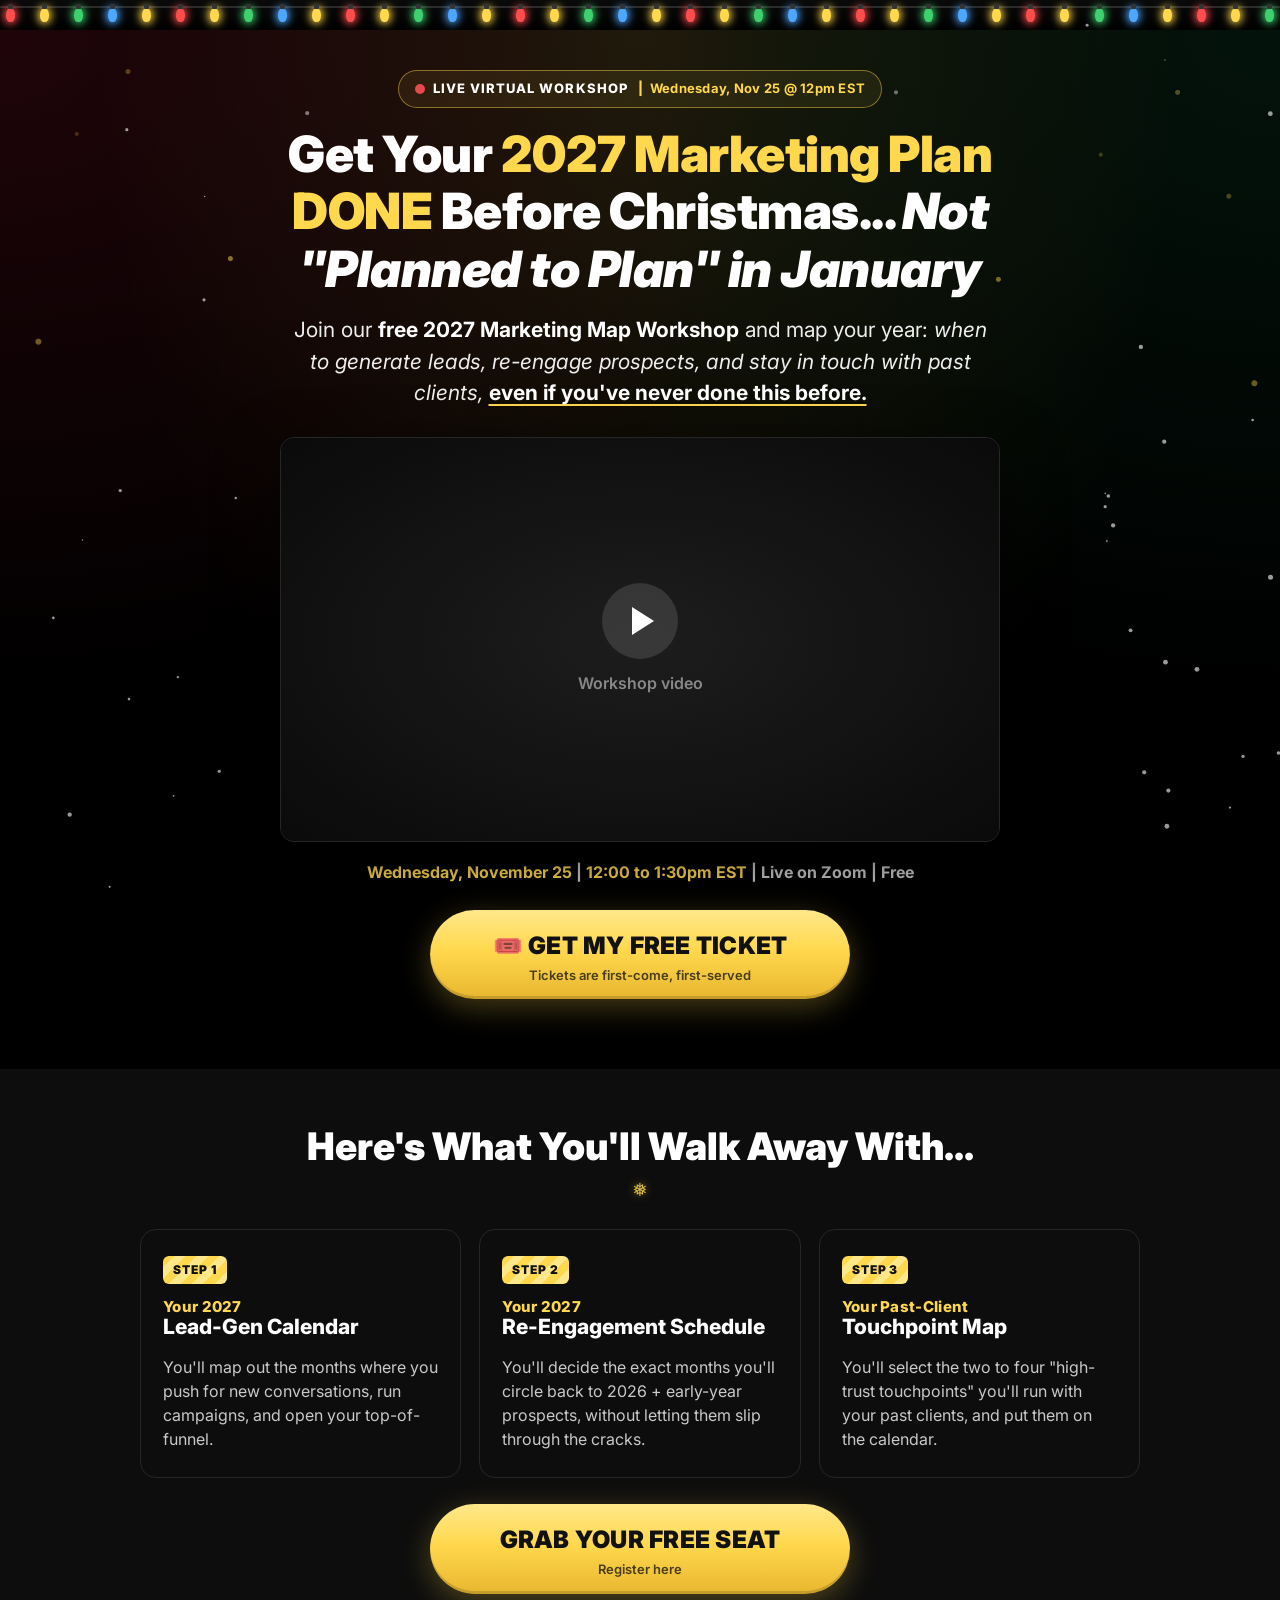
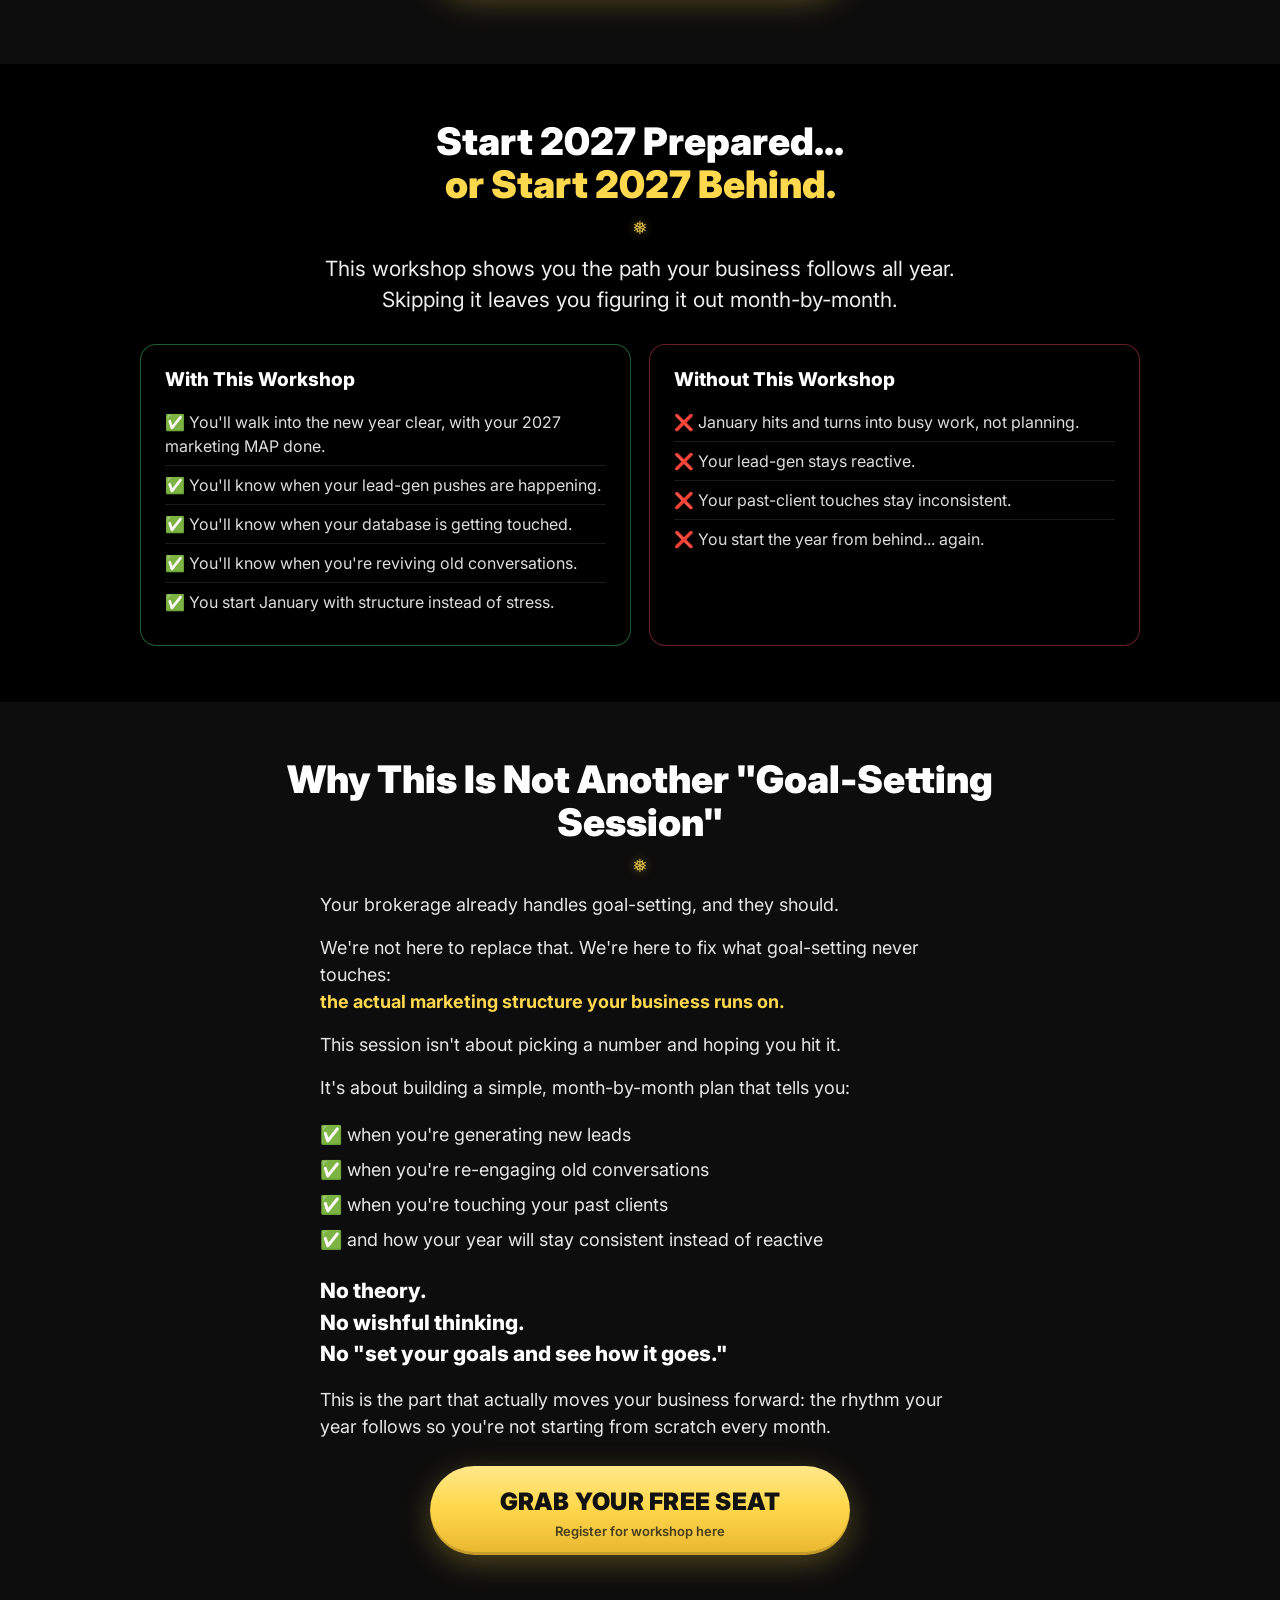
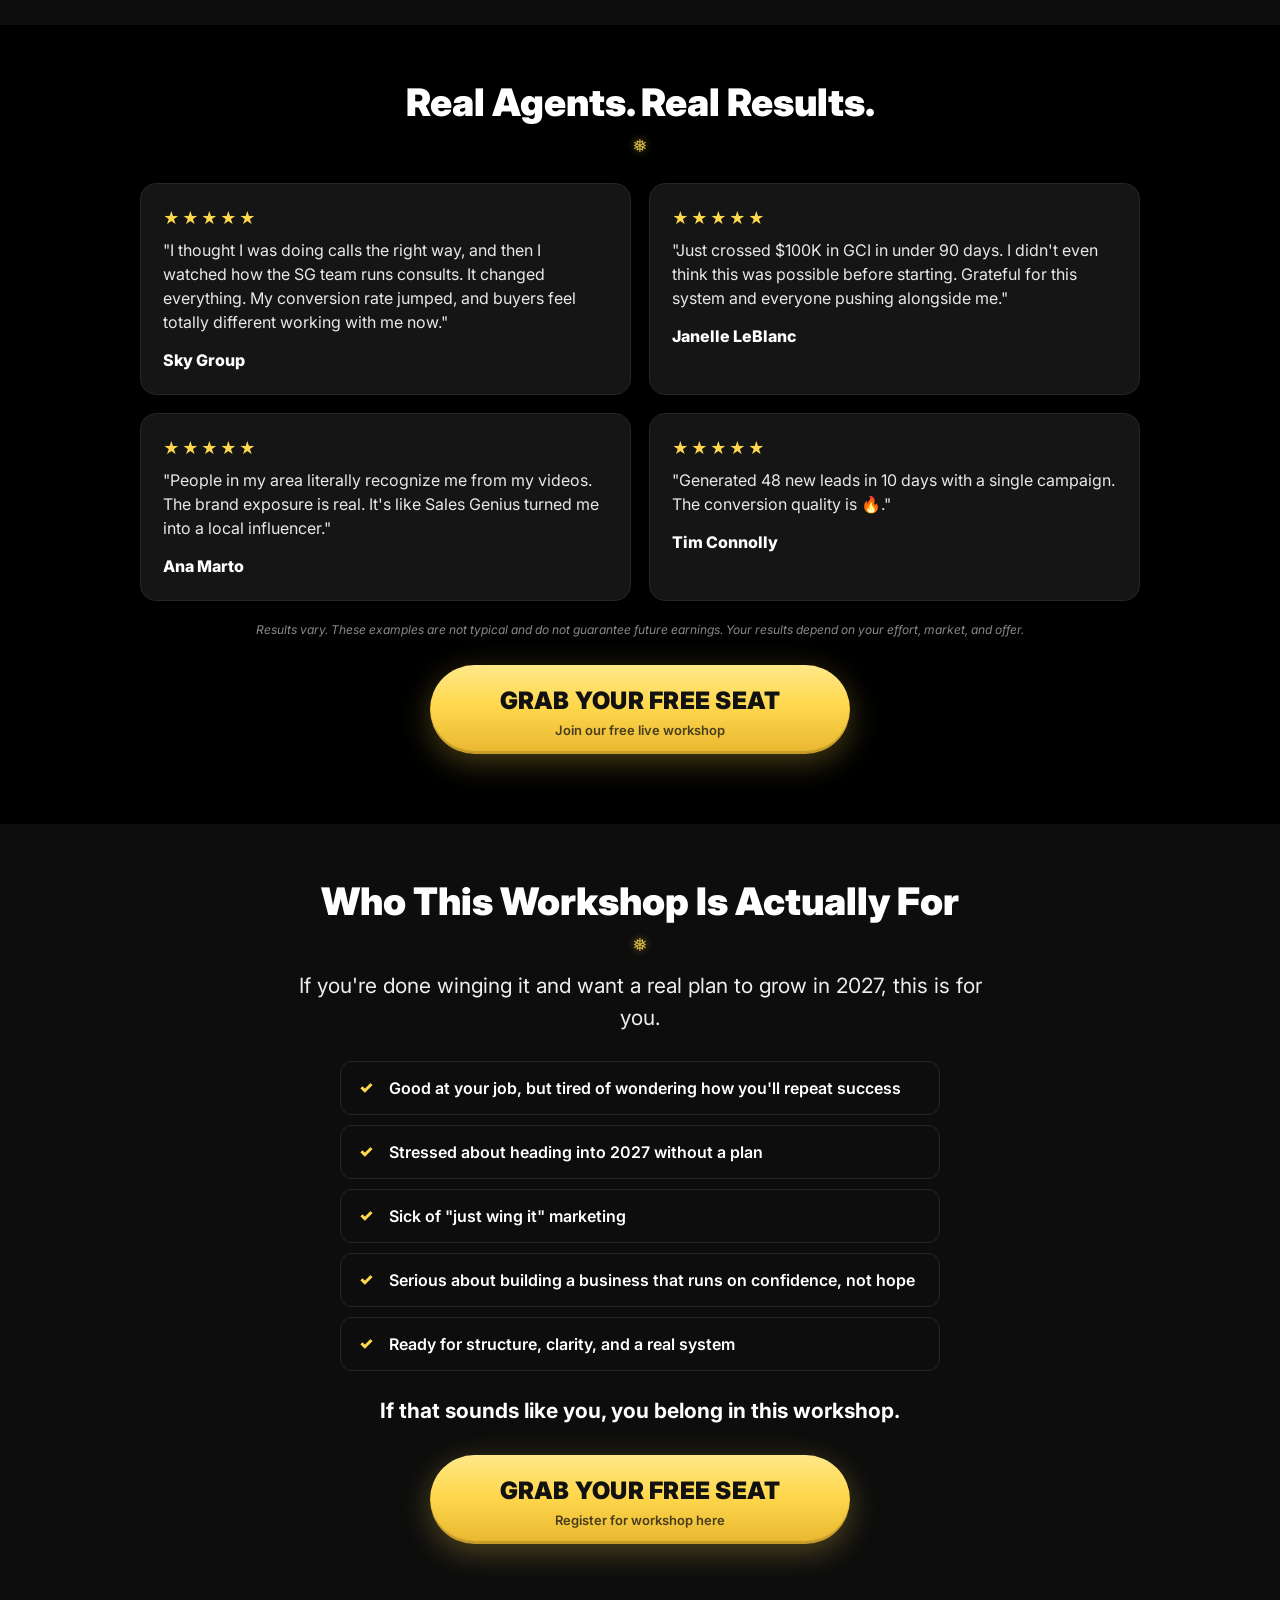
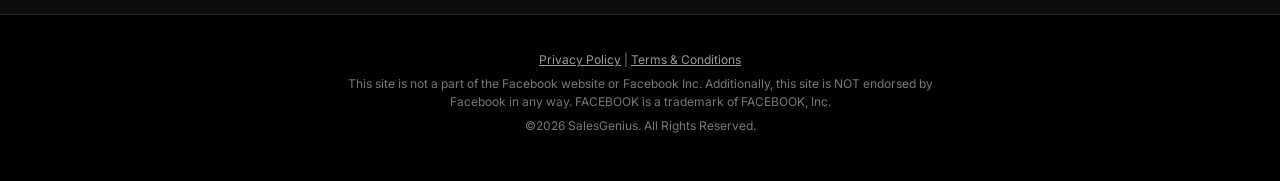
==== commit cc98b861: "Two-step registration form: name + email, then phone + SMS consent Co-Authored-By: Claude Opus 5.5 <" ====
--- a/index.html
+++ b/index.html
@@ -130,16 +130,23 @@
     <div class="progress"><span></span></div>
     <h3 id="regTitle">You're Almost In!</h3>
     <p class="note">Enter your details to grab your free seat for <b data-mm="dateLong">Wednesday, November 25</b>.</p>
-    <form name="marketing-map-registration" method="POST" data-netlify="true" netlify-honeypot="bot-field">
+    <form name="marketing-map-registration" method="POST" data-netlify="true" netlify-honeypot="bot-field" novalidate>
       <input type="hidden" name="form-name" value="marketing-map-registration">
       <p style="display:none"><label>Leave blank <input name="bot-field"></label></p>
-      <label for="fn">First Name</label>
-      <input id="fn" name="first_name" autocomplete="given-name" required>
-      <label for="em">Email</label>
-      <input id="em" name="email" type="email" autocomplete="email" required>
-      <label for="ph">Phone (for a text reminder)</label>
-      <input id="ph" name="phone" type="tel" autocomplete="tel">
-      <button type="submit" class="btn"><span class="main">Reserve My Free Seat</span><span class="small">Live on Zoom | 100% free</span></button>
+      <div class="step" data-step="1">
+        <label for="fn">First Name</label>
+        <input id="fn" name="first_name" autocomplete="given-name" required>
+        <label for="em">Email</label>
+        <input id="em" name="email" type="email" inputmode="email" autocomplete="email" required>
+        <button type="button" class="btn" data-next><span class="main">Continue</span><span class="small">Step 1 of 2</span></button>
+      </div>
+      <div class="step" data-step="2" hidden>
+        <label for="ph">Mobile Phone (for your text reminder)</label>
+        <input id="ph" name="phone" type="tel" inputmode="tel" autocomplete="tel" required>
+        <label class="consent"><input type="checkbox" name="sms_consent" value="yes" required><span>Yes, send me event reminders and updates from SalesGenius by text and email. Msg &amp; data rates may apply. Msg frequency varies. Reply STOP to opt out, HELP for help.</span></label>
+        <button type="submit" class="btn"><span class="main">Reserve My Free Seat</span><span class="small">Step 2 of 2 | Live on Zoom | 100% free</span></button>
+        <button type="button" class="back" data-back>Back</button>
+      </div>
       <div class="err" aria-live="polite"></div>
       <p class="fine">We'll send your Zoom link and reminders. Unsubscribe anytime.</p>
     </form>
--- a/style.css
+++ b/style.css
@@ -242,3 +242,10 @@
 .eyebrow .sep{color:var(--gold);margin:0 6px}
 .eyebrow span[data-mm]{color:var(--gold);text-transform:none;letter-spacing:.02em;font-weight:700}
 @media (max-width:480px){.eyebrow{font-size:11px;padding:7px 14px;border-radius:14px}.eyebrow .sep{display:none}.eyebrow span[data-mm]{display:block;margin-top:3px}}
+
+/* Two-step registration form */
+[hidden]{display:none!important}
+.progress span{transition:width .3s ease}
+.card .consent{display:flex;gap:10px;align-items:flex-start;font-weight:400;font-size:13px;line-height:1.45;color:#555;margin:14px 0 6px;cursor:pointer}
+.card .consent input{width:20px;height:20px;flex:0 0 20px;margin:1px 0 0;padding:0;accent-color:#c9a227}
+.card .back{display:block;margin:10px auto 0;background:none;border:0;color:#888;font-size:14px;text-decoration:underline;cursor:pointer;font-family:inherit}
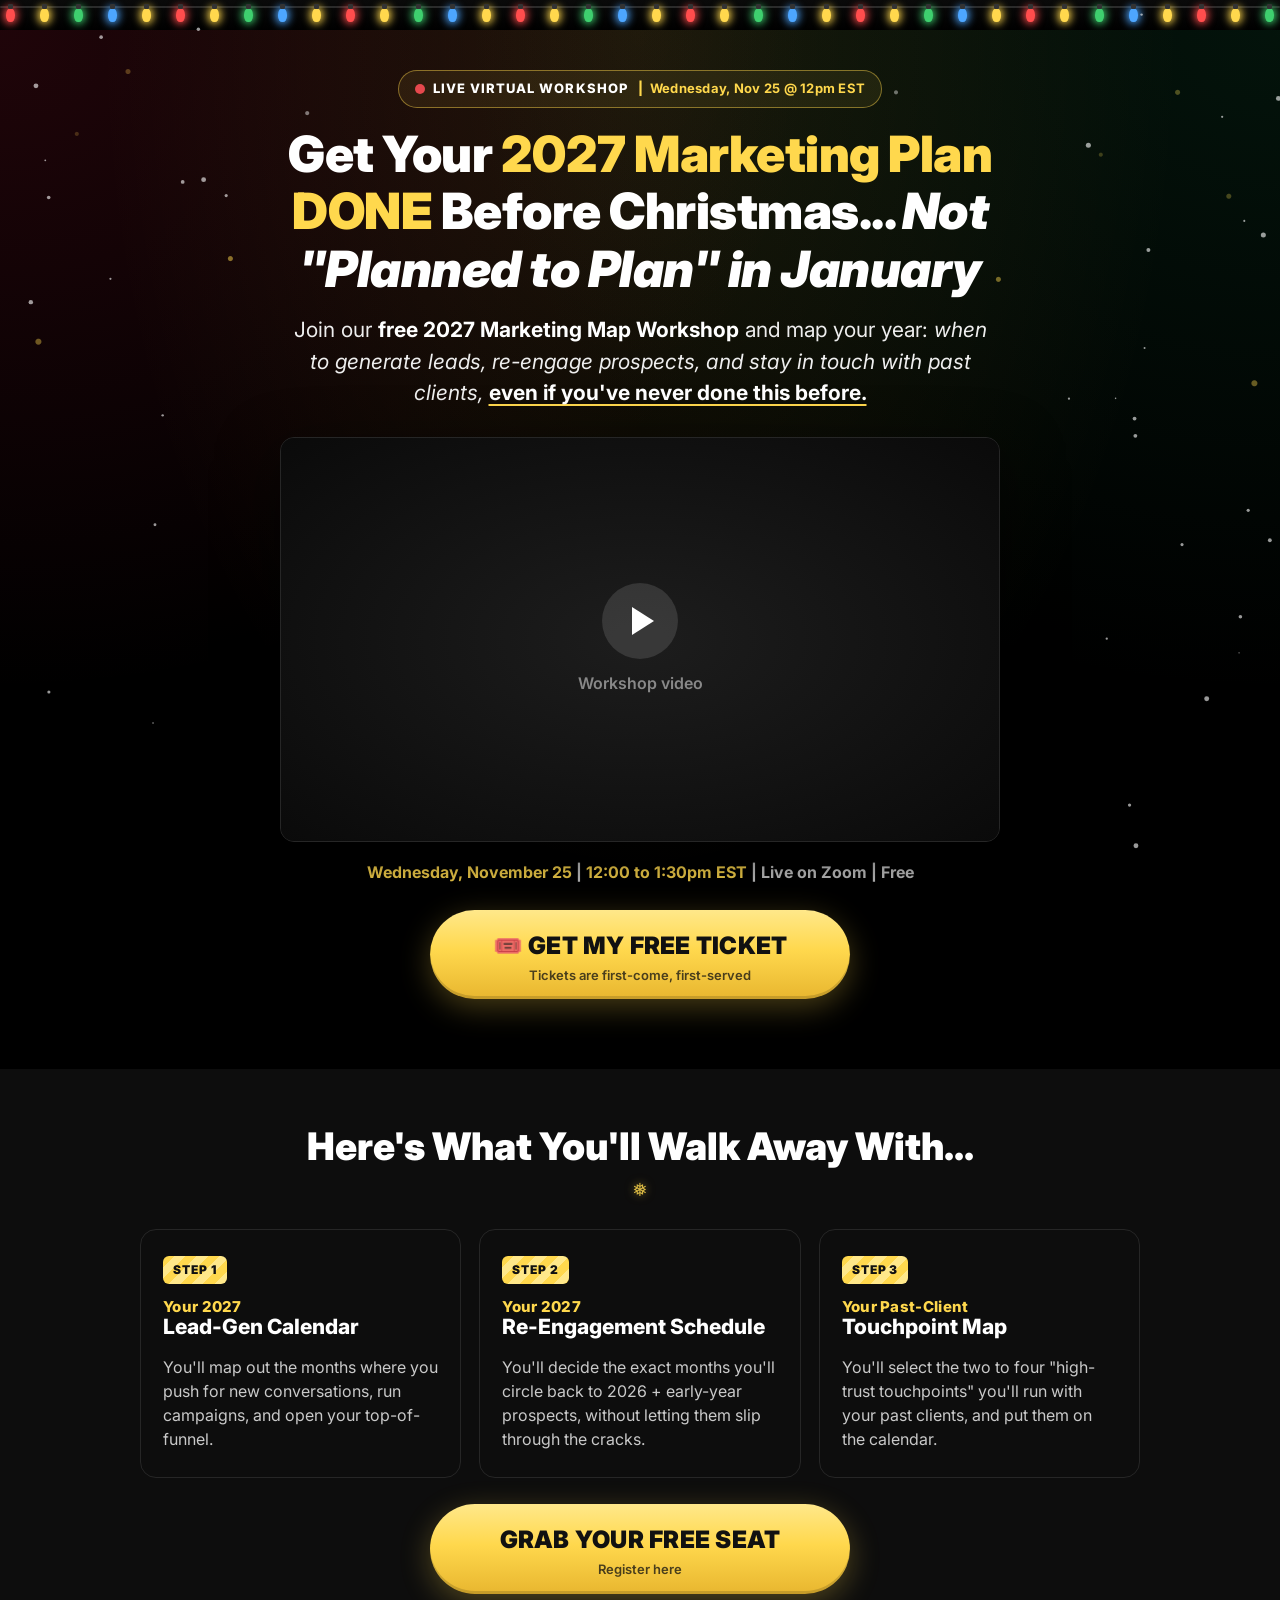
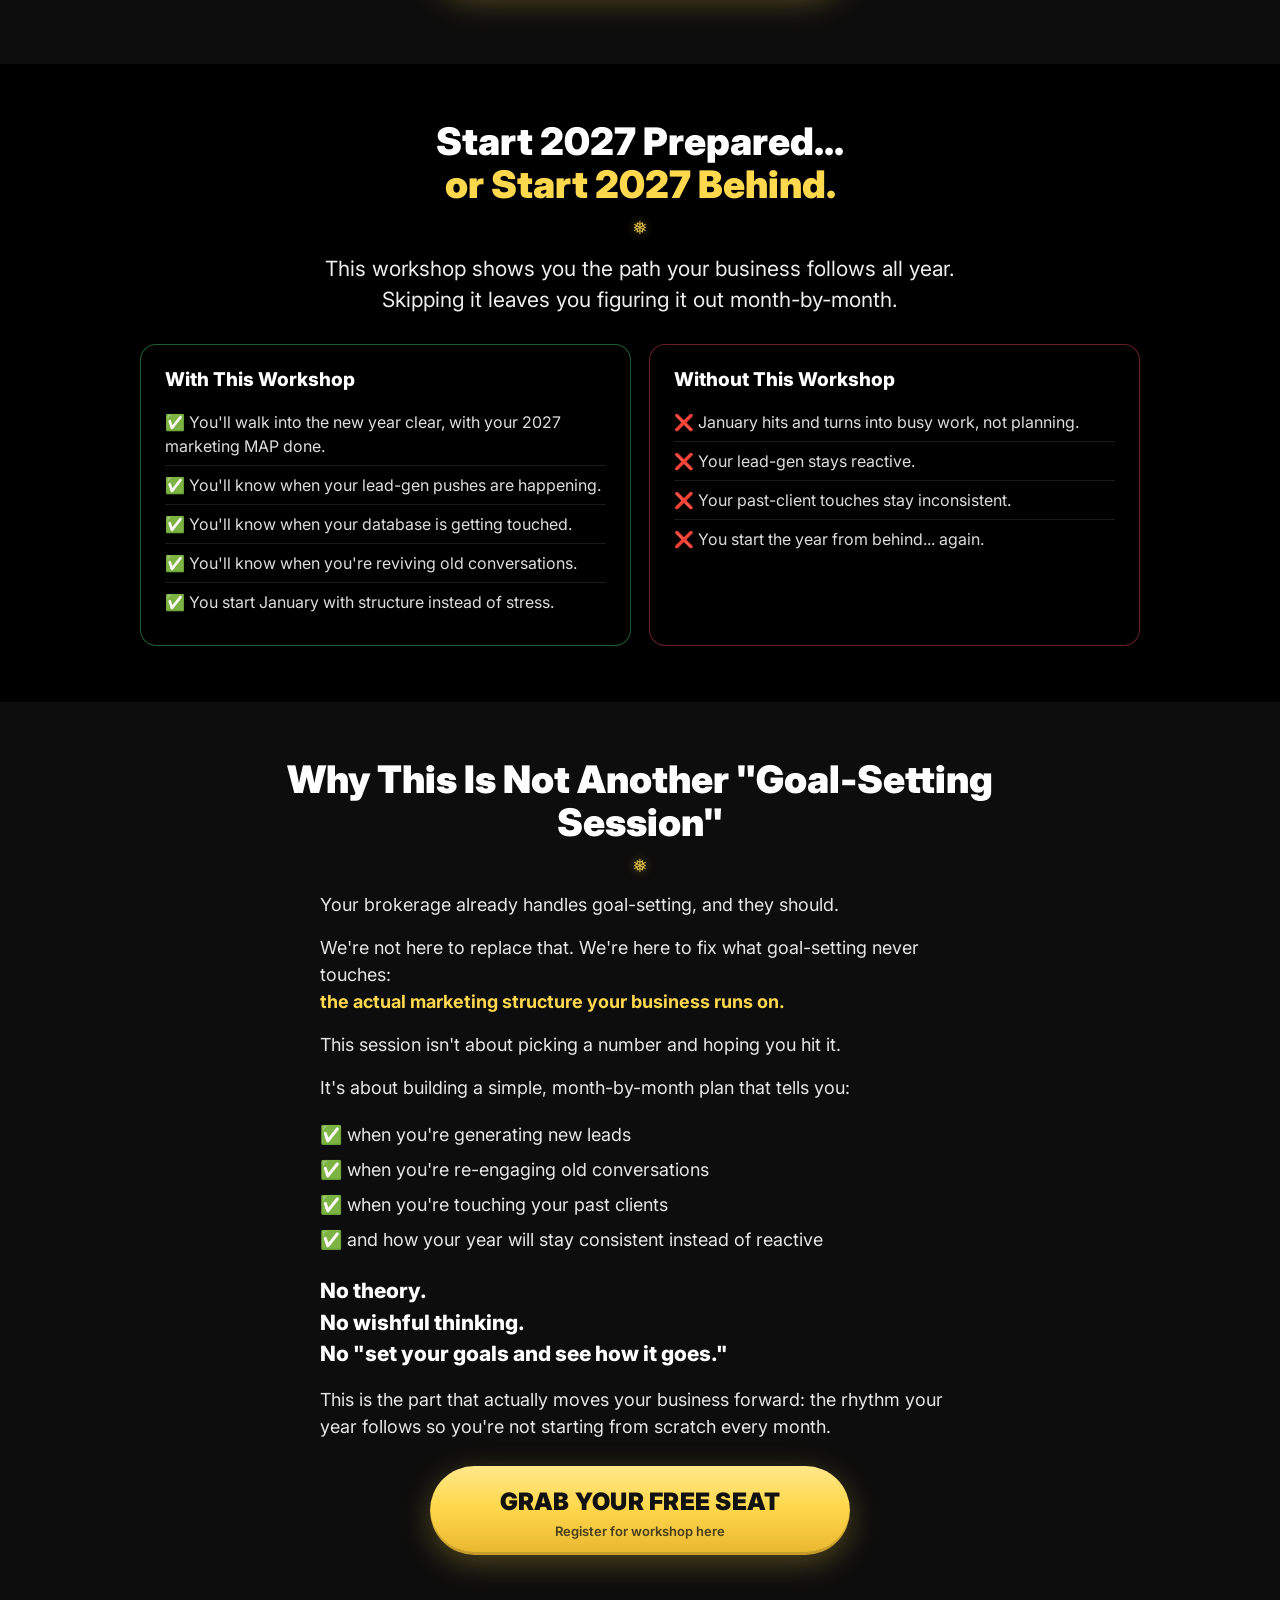
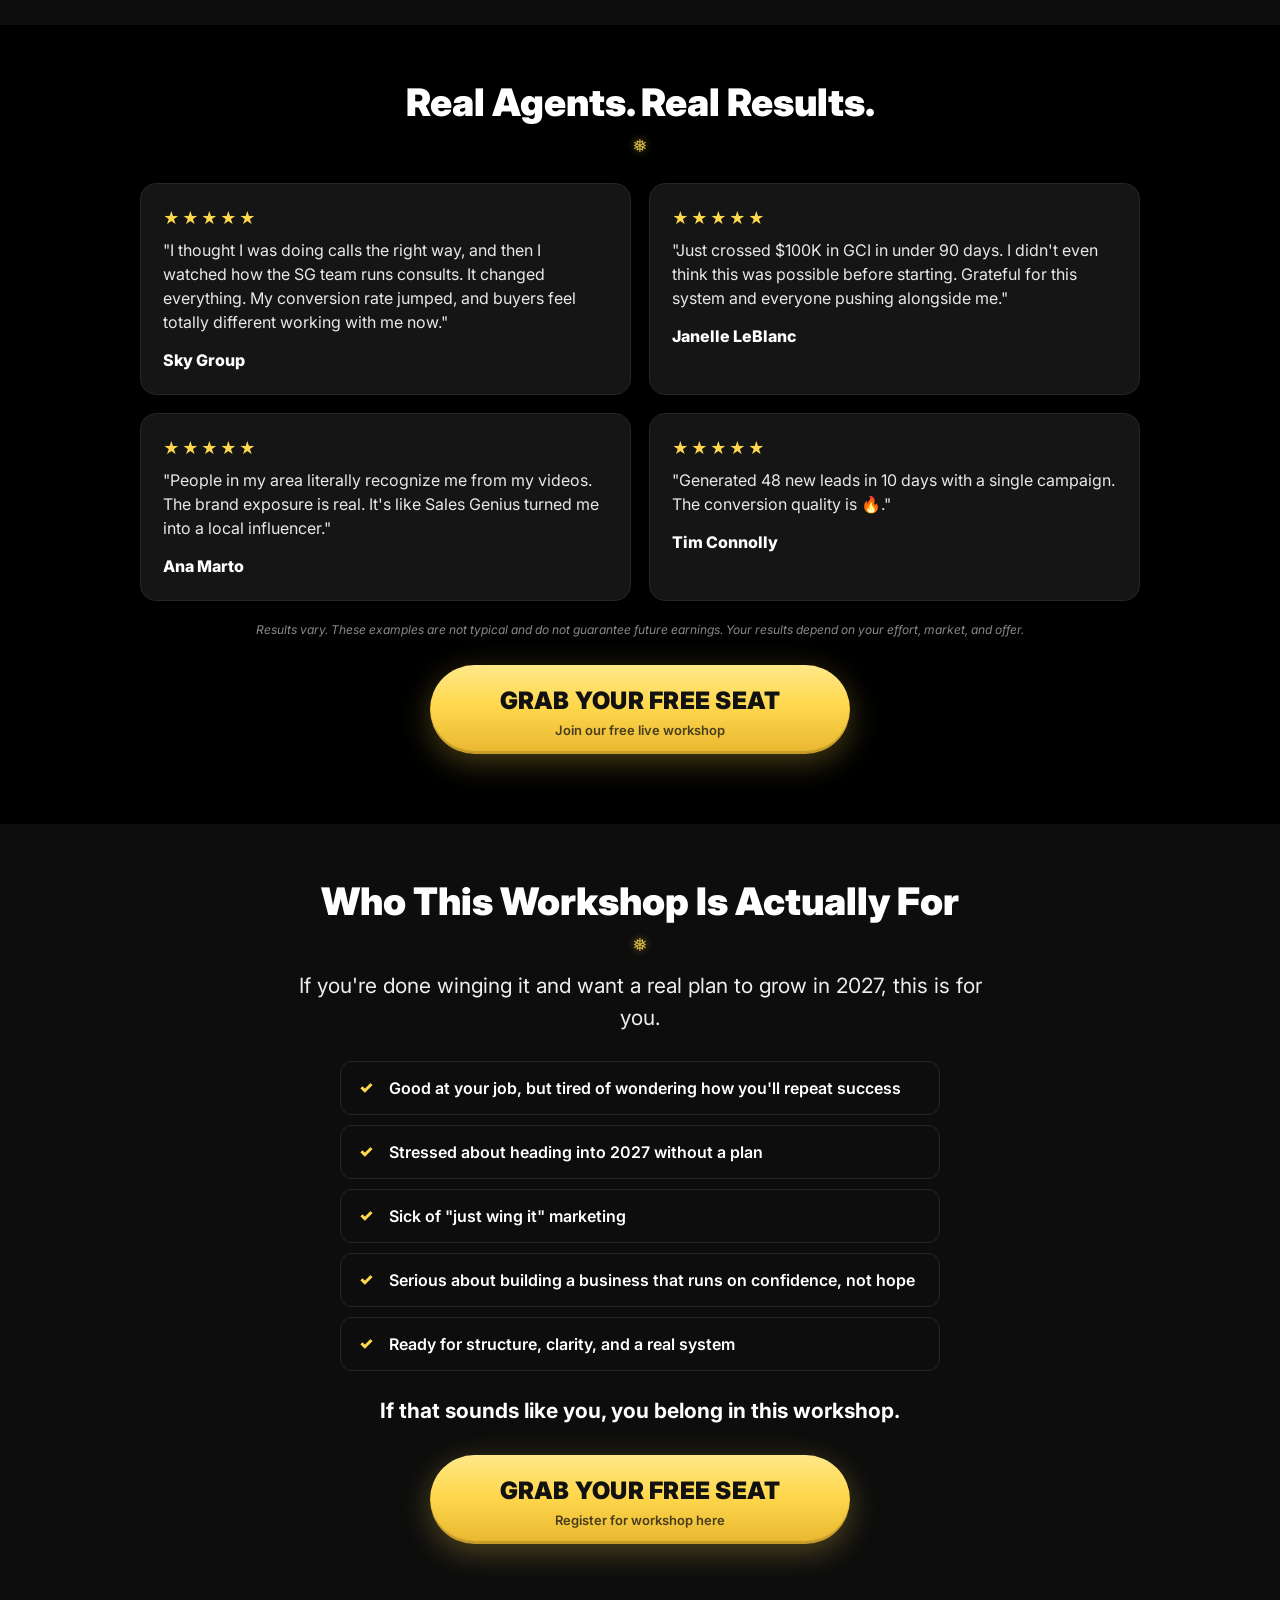
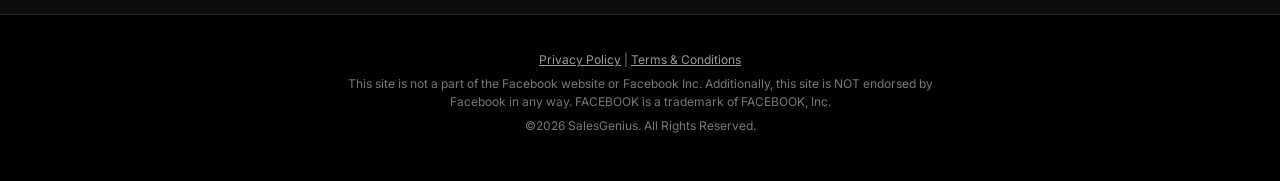
==== commit bbd92f7f: "Fix form step styling clash Co-Authored-By: Claude Opus 5.5 <noreply@anthropic.com> Claude-Session:" ====
--- a/index.html
+++ b/index.html
@@ -133,14 +133,14 @@
     <form name="marketing-map-registration" method="POST" data-netlify="true" netlify-honeypot="bot-field" novalidate>
       <input type="hidden" name="form-name" value="marketing-map-registration">
       <p style="display:none"><label>Leave blank <input name="bot-field"></label></p>
-      <div class="step" data-step="1">
+      <div class="fstep" data-step="1">
         <label for="fn">First Name</label>
         <input id="fn" name="first_name" autocomplete="given-name" required>
         <label for="em">Email</label>
         <input id="em" name="email" type="email" inputmode="email" autocomplete="email" required>
         <button type="button" class="btn" data-next><span class="main">Continue</span><span class="small">Step 1 of 2</span></button>
       </div>
-      <div class="step" data-step="2" hidden>
+      <div class="fstep" data-step="2" hidden>
         <label for="ph">Mobile Phone (for your text reminder)</label>
         <input id="ph" name="phone" type="tel" inputmode="tel" autocomplete="tel" required>
         <label class="consent"><input type="checkbox" name="sms_consent" value="yes" required><span>Yes, send me event reminders and updates from SalesGenius by text and email. Msg &amp; data rates may apply. Msg frequency varies. Reply STOP to opt out, HELP for help.</span></label>
